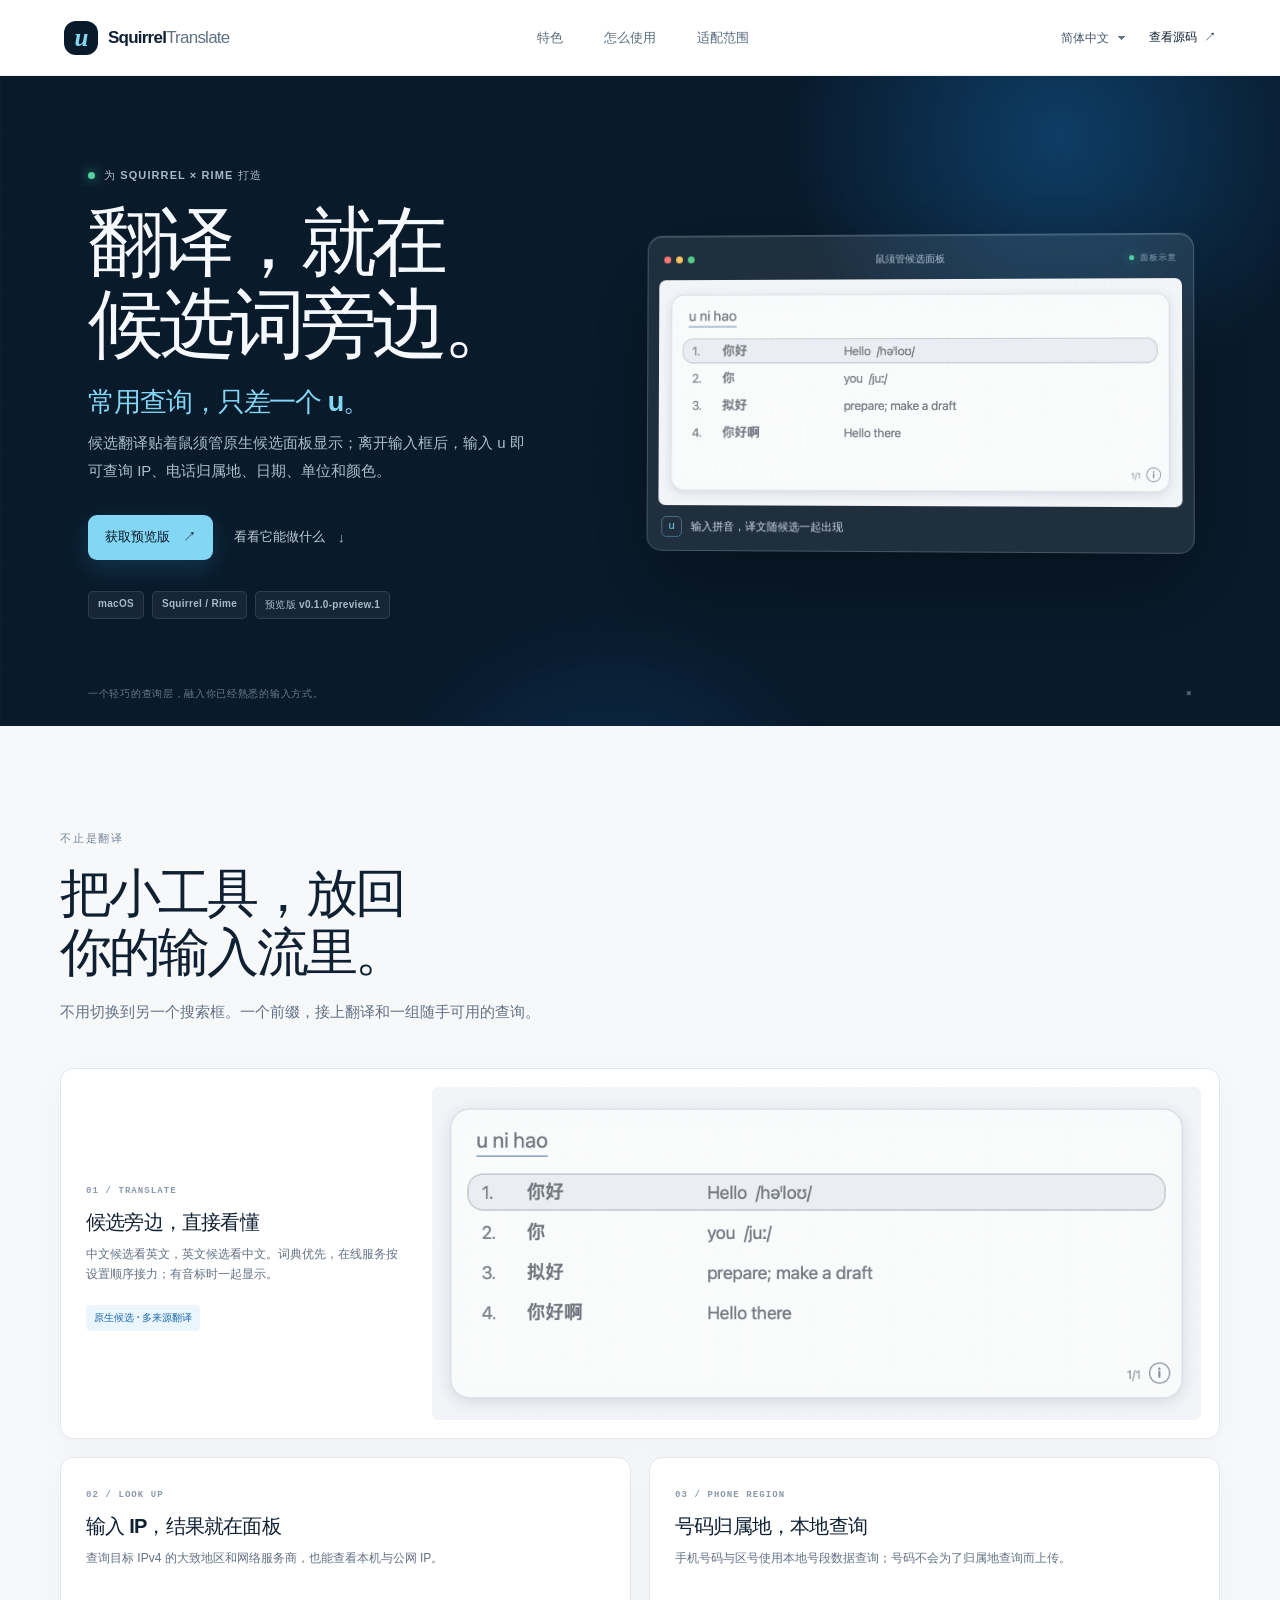
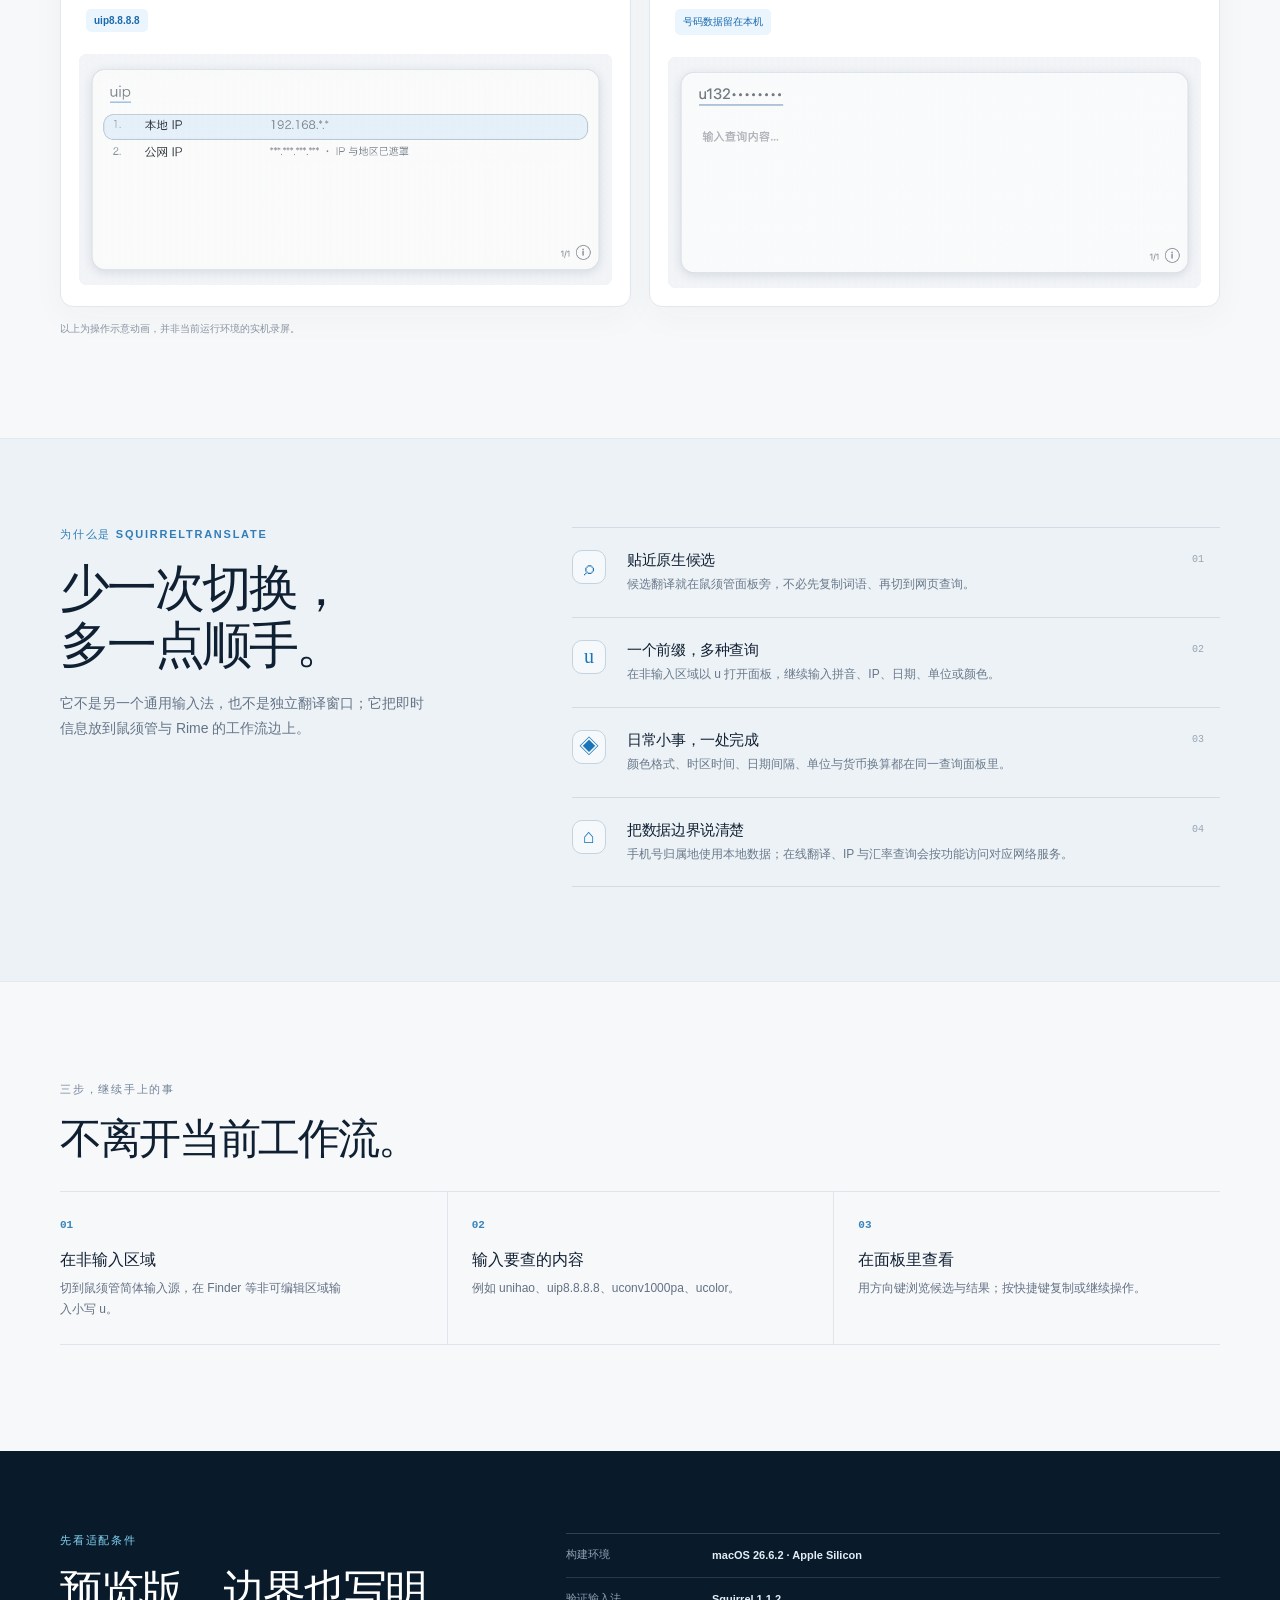
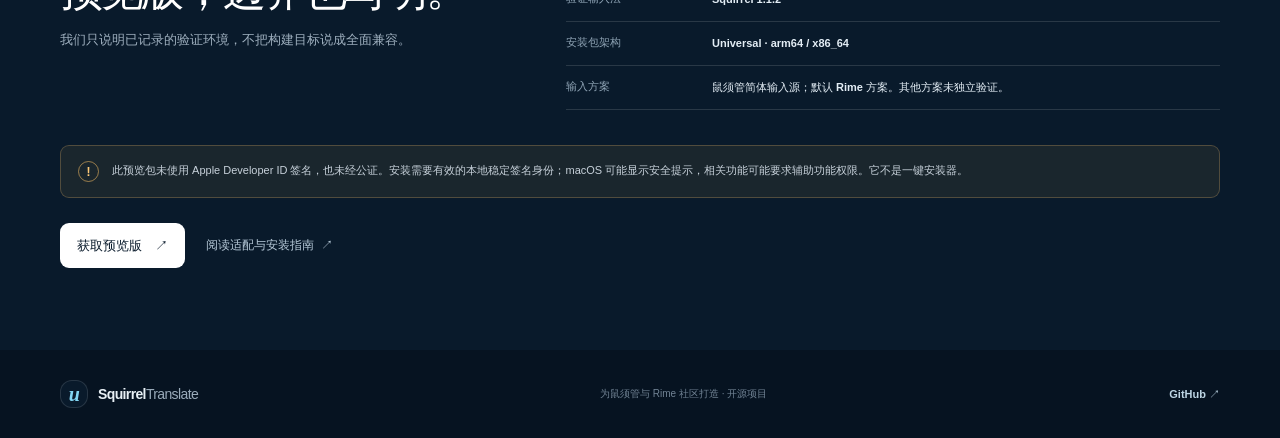
==== docs/index.html @ efcdf051 "Add multilingual GitHub Pages product site" ====
<!doctype html>
<html lang="zh-CN">
  <head>
    <meta charset="utf-8">
    <meta name="viewport" content="width=device-width, initial-scale=1">
    <meta name="theme-color" content="#091a2b">
    <meta name="description" content="SquirrelTranslate 为鼠须管与 Rime 带来候选翻译、u 前缀快速查询，以及 IP、电话归属地、日期、单位和颜色工具。" data-page-description>
    <meta property="og:type" content="website">
    <meta property="og:title" content="SquirrelTranslate — 翻译，就在候选旁">
    <meta property="og:description" content="为鼠须管与 Rime 打造的候选翻译与快速查询面板。" data-og-description>
    <title>SquirrelTranslate — 翻译，就在候选旁</title>
    <link rel="icon" href="data:image/svg+xml,%3Csvg xmlns='http://www.w3.org/2000/svg' viewBox='0 0 64 64'%3E%3Crect width='64' height='64' rx='20' fill='%23091a2b'/%3E%3Ctext x='50%25' y='54%25' dominant-baseline='middle' text-anchor='middle' font-family='Arial' font-size='42' font-weight='700' fill='%237dd3fc'%3Eu%3C/text%3E%3C/svg%3E">
    <link rel="stylesheet" href="site.css">
    <script defer src="site.js"></script>
  </head>
  <body>
    <header class="site-header">
      <a class="brand" href="#top" aria-label="SquirrelTranslate home">
        <span class="brand-mark" aria-hidden="true">u</span>
        <span>Squirrel<span class="brand-light">Translate</span></span>
      </a>
      <nav class="desktop-nav" aria-label="Main navigation" data-i18n-aria="navLabel">
        <a href="#features" data-i18n="navFeatures">特色</a>
        <a href="#how" data-i18n="navHow">怎么使用</a>
        <a href="#compat" data-i18n="navCompat">适配范围</a>
      </nav>
      <div class="header-actions">
        <label class="language-picker">
          <span class="sr-only" data-i18n="languageLabel">页面语言</span>
          <select id="language" aria-label="Page language" data-i18n-aria="languageLabel">
            <option value="zh-CN">简体中文</option>
            <option value="zh-Hant">繁體中文</option>
            <option value="en">English</option>
            <option value="ja">日本語</option>
            <option value="ko">한국어</option>
          </select>
        </label>
        <a class="header-github" href="https://github.com/OwlLinker/SquirrelTranslate" target="_blank" rel="noreferrer">
          <span data-i18n="sourceLink">查看源码</span><span aria-hidden="true">↗</span>
        </a>
      </div>
    </header>

    <main id="top">
      <section class="hero">
        <div class="hero-glow hero-glow-one" aria-hidden="true"></div>
        <div class="hero-glow hero-glow-two" aria-hidden="true"></div>
        <div class="hero-inner">
          <div class="hero-copy">
            <p class="eyebrow hero-eyebrow"><span class="status-dot"></span><span data-i18n="heroEyebrow">为 Squirrel × Rime 打造</span></p>
            <h1 data-i18n="heroTitle">翻译，就在<br>候选词旁边。</h1>
            <p class="hero-subtitle" data-i18n="heroSubtitle">常用查询，只差一个 u。</p>
            <p class="hero-description" data-i18n="heroDescription">候选翻译贴着鼠须管原生候选面板显示；离开输入框后，输入 u 即可查询 IP、电话归属地、日期、单位和颜色。</p>
            <div class="hero-actions">
              <a class="button button-primary" href="https://github.com/OwlLinker/SquirrelTranslate/releases/tag/v0.1.0-preview.1" target="_blank" rel="noreferrer"><span data-i18n="downloadCta">获取预览版</span><span aria-hidden="true">↗</span></a>
              <a class="button button-quiet" href="#features"><span data-i18n="exploreCta">看看它能做什么</span><span aria-hidden="true">↓</span></a>
            </div>
            <div class="hero-meta">
              <span class="meta-chip">macOS</span><span class="meta-chip">Squirrel / Rime</span><span class="meta-chip" data-i18n="previewChip">Preview 0.1.0</span>
            </div>
          </div>
          <figure class="hero-visual">
            <div class="visual-topline"><span><i></i><i></i><i></i></span><span data-i18n="nativePanelLabel">鼠须管候选面板</span><span class="visual-live"><b></b> <span data-i18n="demoLabel">PANEL PREVIEW</span></span></div>
            <img src="assets/translation.gif" alt="鼠须管候选旁显示翻译的示意动画" data-i18n-alt="heroAlt" fetchpriority="high">
            <figcaption><span class="caption-key">u</span><span data-i18n="heroVisualCaption">输入拼音，译文随候选一起出现</span></figcaption>
          </figure>
        </div>
        <div class="hero-bottomline"><span data-i18n="heroBottom">一个轻巧的查询层，融入你已经熟悉的输入方式。</span><span aria-hidden="true">⌘</span></div>
      </section>

      <section class="feature-section section-wrap" id="features">
        <div class="section-heading">
          <p class="eyebrow" data-i18n="featuresEyebrow">不止是翻译</p>
          <h2 data-i18n="featuresTitle">把小工具，放回<br class="mobile-break">你的输入流里。</h2>
          <p data-i18n="featuresLead">不用切换到另一个搜索框。一个前缀，接上翻译和一组随手可用的查询。</p>
        </div>
        <div class="demo-grid">
          <article class="demo-card demo-card-wide">
            <div class="demo-copy"><span class="demo-number">01 / TRANSLATE</span><h3 data-i18n="translateTitle">候选旁边，直接看懂</h3><p data-i18n="translateCopy">中文候选看英文，英文候选看中文。词典优先，在线服务按设置顺序接力；有音标时一起显示。</p><span class="mini-tag" data-i18n="translateTag">原生候选 · 多来源翻译</span></div>
            <div class="demo-media"><img src="assets/translation.gif" loading="lazy" alt="Candidate translation panel demo" data-i18n-alt="translateAlt"></div>
          </article>
          <article class="demo-card">
            <div class="demo-copy"><span class="demo-number">02 / LOOK UP</span><h3 data-i18n="ipTitle">输入 IP，结果就在面板</h3><p data-i18n="ipCopy">查询目标 IPv4 的大致地区和网络服务商，也能查看本机与公网 IP。</p><span class="mini-tag">uip8.8.8.8</span></div>
            <div class="demo-media"><img src="assets/ip-lookup.gif" loading="lazy" alt="IP lookup demo" data-i18n-alt="ipAlt"></div>
          </article>
          <article class="demo-card">
            <div class="demo-copy"><span class="demo-number">03 / PHONE REGION</span><h3 data-i18n="phoneTitle">号码归属地，本地查询</h3><p data-i18n="phoneCopy">手机号码与区号使用本地号段数据查询；号码不会为了归属地查询而上传。</p><span class="mini-tag" data-i18n="phoneTag">号码数据留在本机</span></div>
            <div class="demo-media"><img src="assets/phone-region.gif" loading="lazy" alt="Phone number region demo" data-i18n-alt="phoneAlt"></div>
          </article>
        </div>
        <p class="demo-disclaimer" data-i18n="demoDisclaimer">以上为操作示意动画，并非当前运行环境的实机录屏。</p>
      </section>

      <section class="difference-section" id="how">
        <div class="section-wrap difference-layout">
          <div class="difference-intro">
            <p class="eyebrow eyebrow-blue" data-i18n="differenceEyebrow">为什么是 SquirrelTranslate</p>
            <h2 data-i18n="differenceTitle">少一次切换，<br>多一点顺手。</h2>
            <p data-i18n="differenceLead">它不是另一个通用输入法，也不是独立翻译窗口；它把即时信息放到鼠须管与 Rime 的工作流边上。</p>
          </div>
          <div class="difference-list">
            <article class="difference-item"><span class="difference-icon">⌕</span><div><h3 data-i18n="nativeTitle">贴近原生候选</h3><p data-i18n="nativeCopy">候选翻译就在鼠须管面板旁，不必先复制词语、再切到网页查询。</p></div><span class="item-index">01</span></article>
            <article class="difference-item"><span class="difference-icon">u</span><div><h3 data-i18n="prefixTitle">一个前缀，多种查询</h3><p data-i18n="prefixCopy">在非输入区域以 u 打开面板，继续输入拼音、IP、日期、单位或颜色。</p></div><span class="item-index">02</span></article>
            <article class="difference-item"><span class="difference-icon">◈</span><div><h3 data-i18n="usefulTitle">日常小事，一处完成</h3><p data-i18n="usefulCopy">颜色格式、时区时间、日期间隔、单位与货币换算都在同一查询面板里。</p></div><span class="item-index">03</span></article>
            <article class="difference-item"><span class="difference-icon">⌂</span><div><h3 data-i18n="localTitle">把数据边界说清楚</h3><p data-i18n="localCopy">手机号归属地使用本地数据；在线翻译、IP 与汇率查询会按功能访问对应网络服务。</p></div><span class="item-index">04</span></article>
          </div>
        </div>
      </section>

      <section class="how-section section-wrap">
        <div class="section-heading compact-heading"><p class="eyebrow" data-i18n="howEyebrow">三步，继续手上的事</p><h2 data-i18n="howTitle">不离开当前工作流。</h2></div>
        <div class="steps-grid">
          <article class="step-card"><span>01</span><h3 data-i18n="stepOneTitle">在非输入区域</h3><p data-i18n="stepOneCopy">切到鼠须管简体输入源，在 Finder 等非可编辑区域输入小写 u。</p></article>
          <article class="step-card"><span>02</span><h3 data-i18n="stepTwoTitle">输入要查的内容</h3><p data-i18n="stepTwoCopy">例如 unihao、uip8.8.8.8、uconv1000pa、ucolor。</p></article>
          <article class="step-card"><span>03</span><h3 data-i18n="stepThreeTitle">在面板里查看</h3><p data-i18n="stepThreeCopy">用方向键浏览候选与结果；按快捷键复制或继续操作。</p></article>
        </div>
      </section>

      <section class="compat-section" id="compat">
        <div class="section-wrap compat-layout">
          <div><p class="eyebrow" data-i18n="compatEyebrow">先看适配条件</p><h2 data-i18n="compatTitle">预览版，边界也写明。</h2><p class="compat-lead" data-i18n="compatLead">我们只说明已记录的验证环境，不把构建目标说成全面兼容。</p></div>
          <div class="compat-facts">
            <div><span data-i18n="buildEnv">构建环境</span><strong>macOS 26.6.2 · Apple Silicon</strong></div>
            <div><span data-i18n="verifiedInput">验证输入法</span><strong>Squirrel 1.1.2</strong></div>
            <div><span data-i18n="packageArch">安装包架构</span><strong>Universal · arm64 / x86_64</strong></div>
            <div><span data-i18n="schemaLabel">输入方案</span><strong data-i18n="schemaValue">鼠须管简体输入源；默认 Rime 方案。其他方案未独立验证。</strong></div>
          </div>
          <aside class="preview-warning"><span class="warning-symbol">!</span><p data-i18n="previewWarning">此预览包未使用 Apple Developer ID 签名，也未经公证。安装需要有效的本地稳定签名身份；macOS 可能显示安全提示，相关功能可能要求辅助功能权限。它不是一键安装器。</p></aside>
          <div class="compat-actions"><a class="button button-dark" href="https://github.com/OwlLinker/SquirrelTranslate/releases/tag/v0.1.0-preview.1" target="_blank" rel="noreferrer"><span data-i18n="downloadCta">获取预览版</span><span aria-hidden="true">↗</span></a><a class="text-link" href="https://github.com/OwlLinker/SquirrelTranslate/blob/main/README.md" target="_blank" rel="noreferrer"><span data-i18n="readGuide">阅读适配与安装指南</span><span aria-hidden="true">↗</span></a></div>
        </div>
      </section>
    </main>

    <footer class="site-footer"><div class="footer-inner"><a class="brand footer-brand" href="#top"><span class="brand-mark" aria-hidden="true">u</span><span>Squirrel<span class="brand-light">Translate</span></span></a><p data-i18n="footerCopy">为鼠须管与 Rime 社区打造 · 开源项目</p><a href="https://github.com/OwlLinker/SquirrelTranslate" target="_blank" rel="noreferrer">GitHub ↗</a></div></footer>
  </body>
</html>
---- docs/site.css ----
:root {
  color-scheme: light;
  --ink: #102033;
  --muted: #637184;
  --blue: #1677d2;
  --sky: #83d7f4;
  --paper: #f7f8fa;
  --line: #dfe5eb;
  --night: #091a2b;
  --wrap: 1160px;
  font-family: -apple-system, BlinkMacSystemFont, "Segoe UI", "PingFang SC", "Hiragino Sans GB", "Microsoft YaHei", sans-serif;
  font-synthesis: none;
  text-rendering: optimizeLegibility;
  -webkit-font-smoothing: antialiased;
}

* { box-sizing: border-box; }
html { scroll-behavior: smooth; scroll-padding-top: 86px; }
body { margin: 0; color: var(--ink); background: var(--paper); }
a { color: inherit; text-decoration: none; }
button, select { font: inherit; }
.sr-only { position: absolute; width: 1px; height: 1px; padding: 0; margin: -1px; overflow: hidden; clip: rect(0,0,0,0); white-space: nowrap; border: 0; }
.site-header { height: 76px; padding: 0 clamp(22px, 5vw, 72px); display: flex; align-items: center; justify-content: space-between; background: rgba(255,255,255,.94); border-bottom: 1px solid rgba(18,40,62,.08); position: relative; z-index: 5; }
.brand { display: inline-flex; align-items: center; gap: 10px; font-size: 17px; font-weight: 760; letter-spacing: -.045em; white-space: nowrap; }
.brand-light { font-weight: 440; color: #607184; }
.brand-mark { display: grid; place-items: center; width: 34px; height: 34px; border-radius: 12px; background: var(--night); color: var(--sky); font-family: Georgia, serif; font-size: 25px; font-style: italic; line-height: 1; }
.desktop-nav { display: flex; gap: clamp(22px, 3.2vw, 44px); color: #596b7d; font-size: 13px; font-weight: 620; }
.desktop-nav a, .text-link { transition: color .2s ease; }
.desktop-nav a:hover, .text-link:hover { color: var(--blue); }
.header-actions { display: flex; align-items: center; gap: 18px; }
.language-picker select { appearance: none; border: 0; outline: 0; cursor: pointer; color: #445568; background: transparent; padding: 8px 22px 8px 4px; font-size: 12px; font-weight: 650; background-image: linear-gradient(45deg, transparent 50%, #657487 50%), linear-gradient(135deg, #657487 50%, transparent 50%); background-position: calc(100% - 9px) 13px, calc(100% - 5px) 13px; background-size: 4px 4px, 4px 4px; background-repeat: no-repeat; }
.header-github { display: inline-flex; gap: 7px; align-items: center; font-size: 12px; font-weight: 700; }
.hero { position: relative; min-height: 650px; overflow: hidden; background: var(--night); color: #f5f8fc; isolation: isolate; }
.hero::before { content: ""; position: absolute; inset: 0; z-index: -1; opacity: .17; background-image: linear-gradient(rgba(255,255,255,.08) 1px, transparent 1px), linear-gradient(90deg, rgba(255,255,255,.08) 1px, transparent 1px); background-size: 54px 54px; mask-image: linear-gradient(to right, black, transparent 86%); }
.hero-glow { position: absolute; border-radius: 50%; filter: blur(2px); z-index: -1; pointer-events: none; }
.hero-glow-one { width: 560px; height: 560px; right: -60px; top: -220px; background: radial-gradient(circle, rgba(26,133,220,.33), transparent 70%); }
.hero-glow-two { width: 480px; height: 480px; left: 29%; bottom: -360px; background: radial-gradient(circle, rgba(27,118,204,.22), transparent 72%); }
.hero-inner { max-width: var(--wrap); min-height: 595px; margin: auto; padding: 92px 28px 68px; display: grid; grid-template-columns: .92fr 1.08fr; align-items: center; gap: clamp(44px, 7vw, 96px); }
.hero-copy { max-width: 510px; }
.eyebrow { margin: 0 0 18px; color: #728399; font-size: 11px; font-weight: 800; letter-spacing: .16em; text-transform: uppercase; }
.hero-eyebrow { display: flex; align-items: center; gap: 9px; color: #a4bacb; letter-spacing: .1em; }
.status-dot, .visual-live b { width: 7px; height: 7px; border-radius: 50%; background: #55d2a2; box-shadow: 0 0 12px rgba(85,210,162,.8); }
h1, h2, h3, p { margin-top: 0; }
.hero h1 { margin: 0; font-size: clamp(48px, 6vw, 76px); line-height: 1.08; letter-spacing: -.065em; font-weight: 730; }
.hero-subtitle { margin: 19px 0 9px; color: var(--sky); font-size: clamp(20px, 2.4vw, 27px); font-weight: 620; letter-spacing: -.04em; }
.hero-description { max-width: 450px; margin: 0; color: #aebdca; font-size: 15px; line-height: 1.85; }
.hero-actions { display: flex; align-items: center; gap: 21px; margin-top: 30px; }
.button { display: inline-flex; align-items: center; justify-content: center; gap: 13px; min-height: 45px; padding: 0 17px; border-radius: 9px; font-size: 13px; font-weight: 750; transition: transform .2s ease, background .2s ease, box-shadow .2s ease; }
.button:hover { transform: translateY(-2px); }
.button-primary { color: #071827; background: var(--sky); box-shadow: 0 8px 24px rgba(64,176,227,.18); }
.button-primary:hover { background: #a2e7ff; box-shadow: 0 12px 30px rgba(64,176,227,.28); }
.button-quiet { padding-left: 0; color: #c0cbd5; }
.button-quiet:hover { color: white; }
.hero-meta { display: flex; flex-wrap: wrap; gap: 8px; margin-top: 31px; }
.meta-chip { padding: 6px 9px; color: #a8bac8; background: rgba(255,255,255,.055); border: 1px solid rgba(255,255,255,.11); border-radius: 5px; font-size: 10px; font-weight: 650; letter-spacing: .03em; }
.hero-visual { margin: 0; padding: 11px; border: 1px solid rgba(196,225,245,.22); border-radius: 15px; background: rgba(243,249,255,.09); box-shadow: 0 35px 90px rgba(0,0,0,.34), inset 0 1px 0 rgba(255,255,255,.15); transform: perspective(1400px) rotateY(-3deg) rotateX(1deg); }
.visual-topline { height: 33px; display: flex; align-items: center; justify-content: space-between; padding: 0 5px 8px; color: #b1c2d1; font-size: 10px; font-weight: 650; }
.visual-topline > span:first-child { display: flex; gap: 5px; }
.visual-topline i { width: 7px; height: 7px; border-radius: 50%; background: #7892a9; }
.visual-topline i:first-child { background: #ff7774; }.visual-topline i:nth-child(2) { background: #f6c65c; }.visual-topline i:nth-child(3) { background: #55cb87; }
.visual-live { display: flex; align-items: center; gap: 6px; color: #93aaba; font-size: 8px; letter-spacing: .12em; }
.visual-live b { width: 5px; height: 5px; }
.hero-visual img { display: block; width: 100%; height: auto; border-radius: 7px; }
.hero-visual figcaption { display: flex; align-items: center; gap: 9px; padding: 11px 3px 2px; color: #d5e1e9; font-size: 11px; }
.caption-key { display: inline-grid; place-items: center; min-width: 21px; height: 21px; padding: 0 5px; border: 1px solid rgba(148,218,248,.35); border-radius: 5px; color: var(--sky); font-family: ui-monospace, monospace; }
.hero-bottomline { max-width: var(--wrap); margin: 0 auto; padding: 0 28px 20px; display: flex; justify-content: space-between; color: #687c8d; font-size: 10px; letter-spacing: .07em; }
.hero-bottomline span:last-child { color: #728b9d; }
.section-wrap { width: min(var(--wrap), 100% - 56px); margin: 0 auto; }
.feature-section { padding-top: 105px; padding-bottom: 102px; }
.section-heading { max-width: 670px; margin-bottom: 43px; }
.section-heading h2, .difference-intro h2, .compat-layout h2 { margin: 0; color: var(--ink); font-size: clamp(34px, 4.2vw, 52px); line-height: 1.14; letter-spacing: -.055em; }
.section-heading > p:last-child { max-width: 560px; margin: 16px 0 0; color: var(--muted); font-size: 15px; line-height: 1.75; }
.mobile-break { display: none; }
.demo-grid { display: grid; grid-template-columns: 1fr 1fr; gap: 18px; }
.demo-card { display: flex; flex-direction: column; min-width: 0; overflow: hidden; border: 1px solid #e2e7ed; border-radius: 13px; background: white; box-shadow: 0 10px 35px rgba(20,43,68,.035); }
.demo-card-wide { grid-column: 1 / -1; display: grid; grid-template-columns: .64fr 1.36fr; align-items: center; }
.demo-copy { padding: 25px 25px 22px; }
.demo-number { color: #8a9aab; font: 700 9px/1 ui-monospace, SFMono-Regular, Menlo, monospace; letter-spacing: .12em; }
.demo-copy h3 { margin: 12px 0 8px; font-size: 20px; letter-spacing: -.04em; }
.demo-copy p { min-height: 46px; margin: 0; color: var(--muted); font-size: 12px; line-height: 1.7; }
.mini-tag { display: inline-flex; margin-top: 15px; padding: 6px 8px; border-radius: 5px; color: #1a69ad; background: #eaf5fe; font-size: 10px; font-weight: 740; }
.demo-media { overflow: hidden; margin: 0 18px 18px; border-radius: 8px; background: #e8edf2; }
.demo-card-wide .demo-media { margin: 18px 18px 18px 0; }
.demo-media img { display: block; width: 100%; height: auto; }
.demo-disclaimer { margin: 15px 0 0; color: #8793a0; font-size: 10px; }
.difference-section { padding: 88px 0 94px; background: #edf2f6; border-top: 1px solid #e4e9ee; border-bottom: 1px solid #e4e9ee; }
.difference-layout { display: grid; grid-template-columns: .8fr 1.2fr; gap: 80px; align-items: start; }
.eyebrow-blue { color: #327db7; }
.difference-intro { position: sticky; top: 105px; }
.difference-intro h2 { font-size: clamp(36px, 4vw, 50px); }
.difference-intro > p:last-child { margin: 17px 0 0; max-width: 370px; color: #647487; font-size: 14px; line-height: 1.8; }
.difference-list { border-top: 1px solid #d3dce4; }
.difference-item { display: grid; grid-template-columns: 40px 1fr 28px; gap: 15px; padding: 22px 0; border-bottom: 1px solid #d3dce4; }
.difference-icon { width: 34px; height: 34px; display: grid; place-items: center; border: 1px solid #c5d3df; border-radius: 10px; color: #1975bb; background: rgba(255,255,255,.55); font-family: Georgia, serif; font-size: 20px; }
.difference-item h3 { margin: 1px 0 5px; font-size: 15px; letter-spacing: -.025em; }
.difference-item p { margin: 0; color: #68798b; font-size: 12px; line-height: 1.65; }
.item-index { padding-top: 4px; color: #98a6b2; font: 10px ui-monospace, monospace; }
.how-section { padding-top: 100px; padding-bottom: 106px; }
.compact-heading { margin-bottom: 28px; }
.compact-heading h2 { font-size: clamp(31px, 3.5vw, 42px); }
.steps-grid { display: grid; grid-template-columns: repeat(3, 1fr); border-top: 1px solid var(--line); border-bottom: 1px solid var(--line); }
.step-card { position: relative; padding: 22px 24px 24px 0; }
.step-card + .step-card { padding-left: 24px; border-left: 1px solid var(--line); }
.step-card > span { color: #3884bc; font: 700 11px ui-monospace, monospace; }
.step-card h3 { margin: 18px 0 7px; font-size: 16px; }
.step-card p { max-width: 290px; margin: 0; color: var(--muted); font-size: 12px; line-height: 1.75; }
.compat-section { padding: 82px 0; background: var(--night); color: white; }
.compat-layout { display: grid; grid-template-columns: .8fr 1.2fr; gap: 25px 70px; align-items: start; }
.compat-layout .eyebrow { color: var(--sky); }
.compat-layout h2 { color: white; font-size: clamp(31px, 3.7vw, 43px); }
.compat-lead { max-width: 390px; margin: 14px 0 0; color: #9eafbe; font-size: 13px; line-height: 1.75; }
.compat-facts { border-top: 1px solid rgba(255,255,255,.17); }
.compat-facts > div { display: grid; grid-template-columns: 132px 1fr; gap: 14px; padding: 13px 0; border-bottom: 1px solid rgba(255,255,255,.13); font-size: 11px; }
.compat-facts span { color: #8ea3b4; }
.compat-facts strong { color: #e3edf5; font-weight: 650; line-height: 1.55; }
.preview-warning { grid-column: 1 / -1; display: flex; gap: 13px; align-items: flex-start; margin: 10px 0 0; padding: 15px 17px; border: 1px solid rgba(255,198,108,.24); border-radius: 9px; background: rgba(255,189,89,.07); }
.warning-symbol { flex: 0 0 21px; height: 21px; display: grid; place-items: center; border: 1px solid rgba(255,196,100,.55); border-radius: 50%; color: #ffcb78; font-size: 12px; font-weight: 800; }
.preview-warning p { margin: 0; color: #c7d1da; font-size: 11px; line-height: 1.75; }
.compat-actions { grid-column: 1 / -1; display: flex; align-items: center; gap: 21px; }
.button-dark { color: var(--night); background: white; }
.button-dark:hover { background: #e8f7ff; }
.text-link { display: inline-flex; align-items: center; gap: 7px; color: #b7cad9; font-size: 12px; font-weight: 680; }
.site-footer { background: #061321; color: #a4b3c0; }
.footer-inner { width: min(var(--wrap), 100% - 56px); min-height: 88px; margin: auto; display: flex; align-items: center; justify-content: space-between; gap: 18px; }
.footer-brand { color: #e8f0f5; font-size: 14px; }.footer-brand .brand-mark { width: 28px; height: 28px; font-size: 20px; border: 1px solid rgba(255,255,255,.12); }
.footer-brand .brand-light { color: #9aabba; }
.footer-inner p { margin: 0; color: #718394; font-size: 10px; }
.footer-inner > a:last-child { color: #bdd5e4; font-size: 11px; font-weight: 650; }

@media (max-width: 900px) {
  .desktop-nav { gap: 17px; }
  .hero-inner { gap: 38px; grid-template-columns: .9fr 1.1fr; padding-top: 70px; }
  .hero h1 { font-size: clamp(44px, 7vw, 64px); }
  .difference-layout { gap: 45px; }
  .demo-card-wide { grid-template-columns: .75fr 1.25fr; }
}
@media (max-width: 700px) {
  .site-header { height: 64px; padding: 0 17px; }
  .brand { font-size: 15px; gap: 8px; }
  .brand-mark { width: 30px; height: 30px; font-size: 22px; border-radius: 10px; }
  .desktop-nav { display: none; }
  .header-actions { gap: 9px; }
  .header-github { font-size: 0; width: 30px; height: 30px; justify-content: center; border: 1px solid var(--line); border-radius: 50%; }
  .header-github span:last-child { font-size: 14px; }
  .language-picker select { max-width: 89px; font-size: 11px; }
  .hero { min-height: 0; }
  .hero-inner { min-height: 0; padding: 63px 22px 47px; display: flex; flex-direction: column; align-items: stretch; gap: 39px; }
  .hero h1 { font-size: clamp(48px, 13vw, 66px); }
  .hero-description { font-size: 13px; }
  .hero-actions { margin-top: 23px; gap: 17px; }
  .button { min-height: 42px; padding: 0 13px; font-size: 12px; }
  .hero-meta { margin-top: 22px; }
  .hero-visual { transform: none; padding: 8px; }
  .visual-topline { font-size: 9px; }
  .hero-bottomline { padding: 0 23px 17px; font-size: 9px; }
  .section-wrap { width: calc(100% - 40px); }
  .feature-section { padding-top: 72px; padding-bottom: 70px; }
  .section-heading { margin-bottom: 27px; }
  .section-heading h2 { font-size: 36px; }
  .section-heading > p:last-child { font-size: 13px; }
  .mobile-break { display: initial; }
  .demo-grid { grid-template-columns: 1fr; gap: 13px; }
  .demo-card-wide { display: flex; }
  .demo-copy { padding: 21px 20px 14px; }
  .demo-copy h3 { font-size: 18px; }
  .demo-copy p { min-height: 0; }
  .demo-media, .demo-card-wide .demo-media { margin: 8px 12px 12px; }
  .demo-card-wide .demo-media { order: 2; }
  .demo-disclaimer { font-size: 9px; }
  .difference-section { padding: 68px 0; }
  .difference-layout { grid-template-columns: 1fr; gap: 34px; }
  .difference-intro { position: static; }
  .difference-intro h2 { font-size: 39px; }
  .difference-intro > p:last-child { font-size: 13px; }
  .difference-item { grid-template-columns: 36px 1fr 22px; gap: 11px; padding: 18px 0; }
  .difference-item p { font-size: 11px; }
  .how-section { padding-top: 72px; padding-bottom: 72px; }
  .steps-grid { grid-template-columns: 1fr; }
  .step-card, .step-card + .step-card { padding: 18px 0; border-left: 0; }
  .step-card + .step-card { border-top: 1px solid var(--line); }
  .step-card h3 { margin: 10px 0 5px; }
  .step-card p { max-width: none; }
  .compat-section { padding: 67px 0; }
  .compat-layout { grid-template-columns: 1fr; gap: 22px; }
  .compat-layout h2 { font-size: 35px; }
  .compat-facts > div { grid-template-columns: 95px 1fr; gap: 11px; font-size: 10px; }
  .preview-warning { grid-column: auto; }
  .compat-actions { grid-column: auto; flex-wrap: wrap; gap: 15px; }
  .footer-inner { width: calc(100% - 40px); min-height: 85px; flex-wrap: wrap; padding: 17px 0; }
  .footer-inner p { order: 3; flex: 1 0 100%; }
}
@media (prefers-reduced-motion: reduce) {
  *, *::before, *::after { scroll-behavior: auto !important; transition-duration: .01ms !important; animation-duration: .01ms !important; }
}
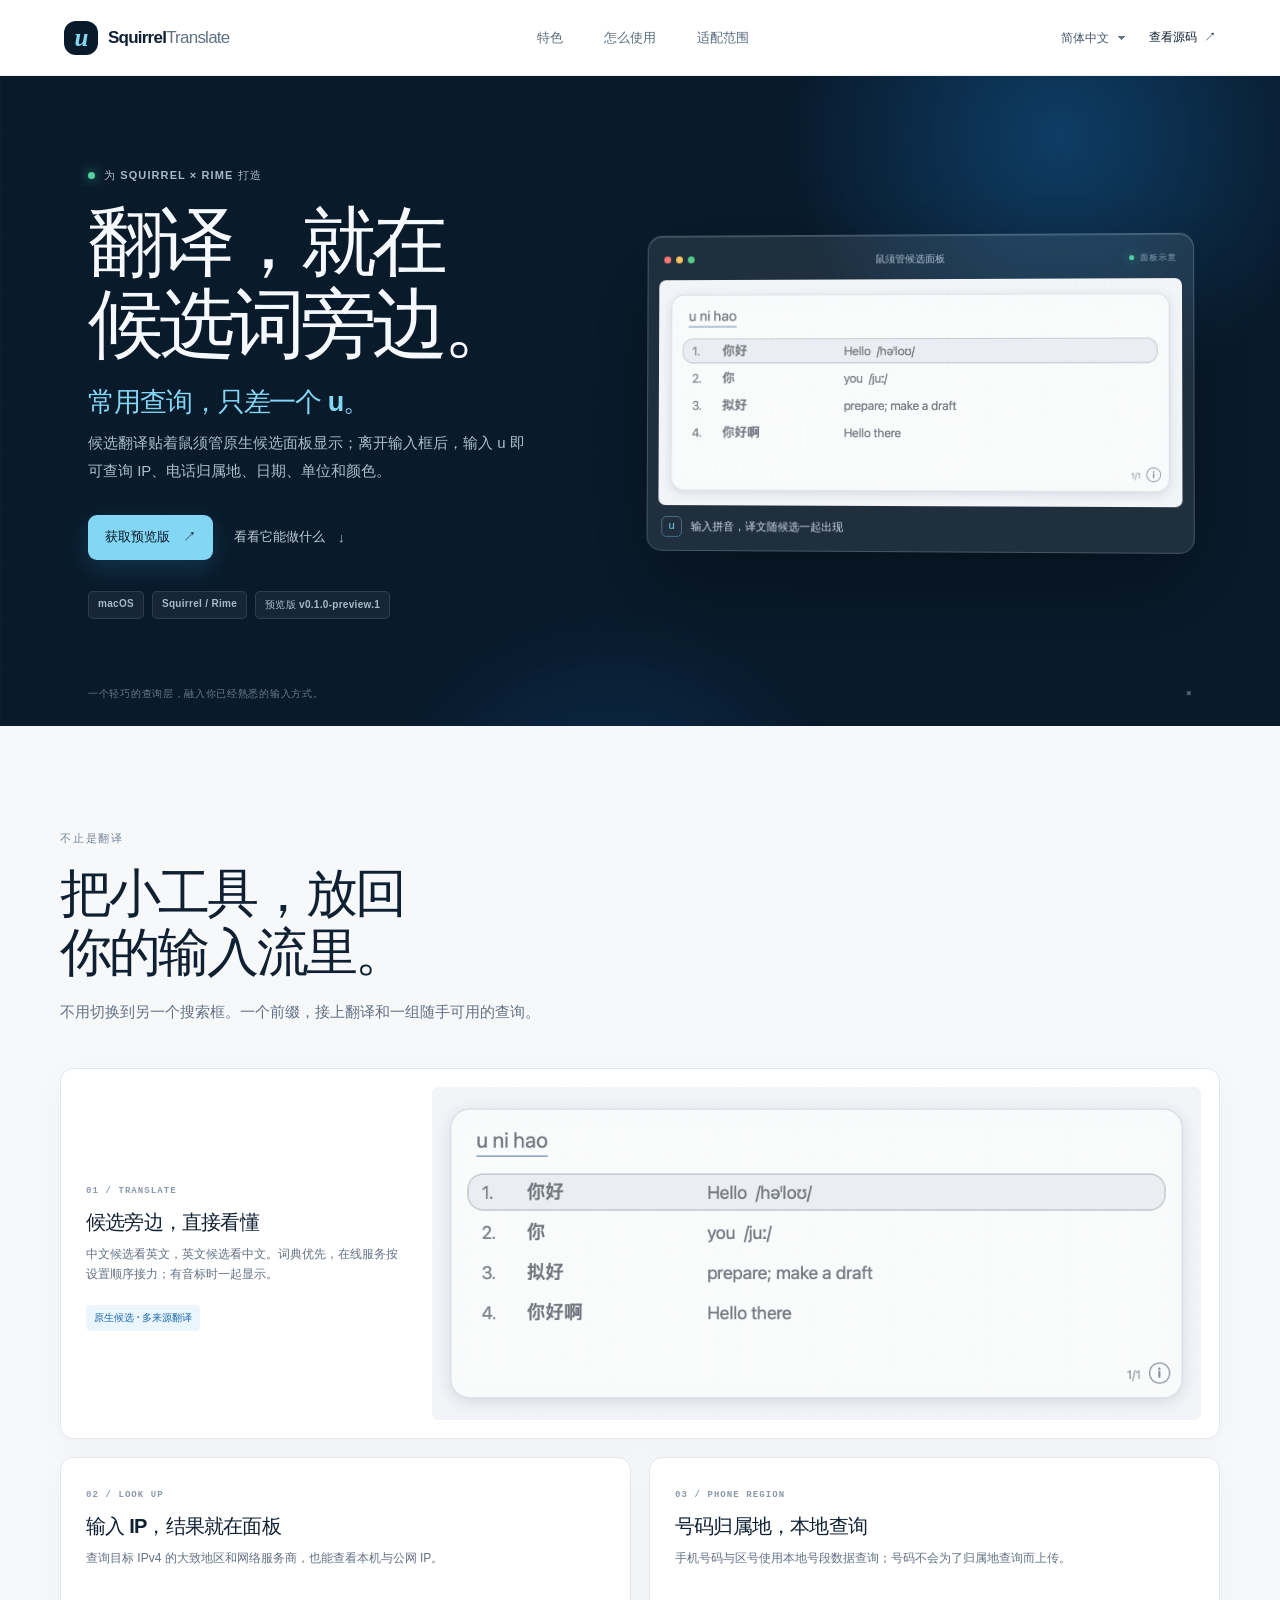
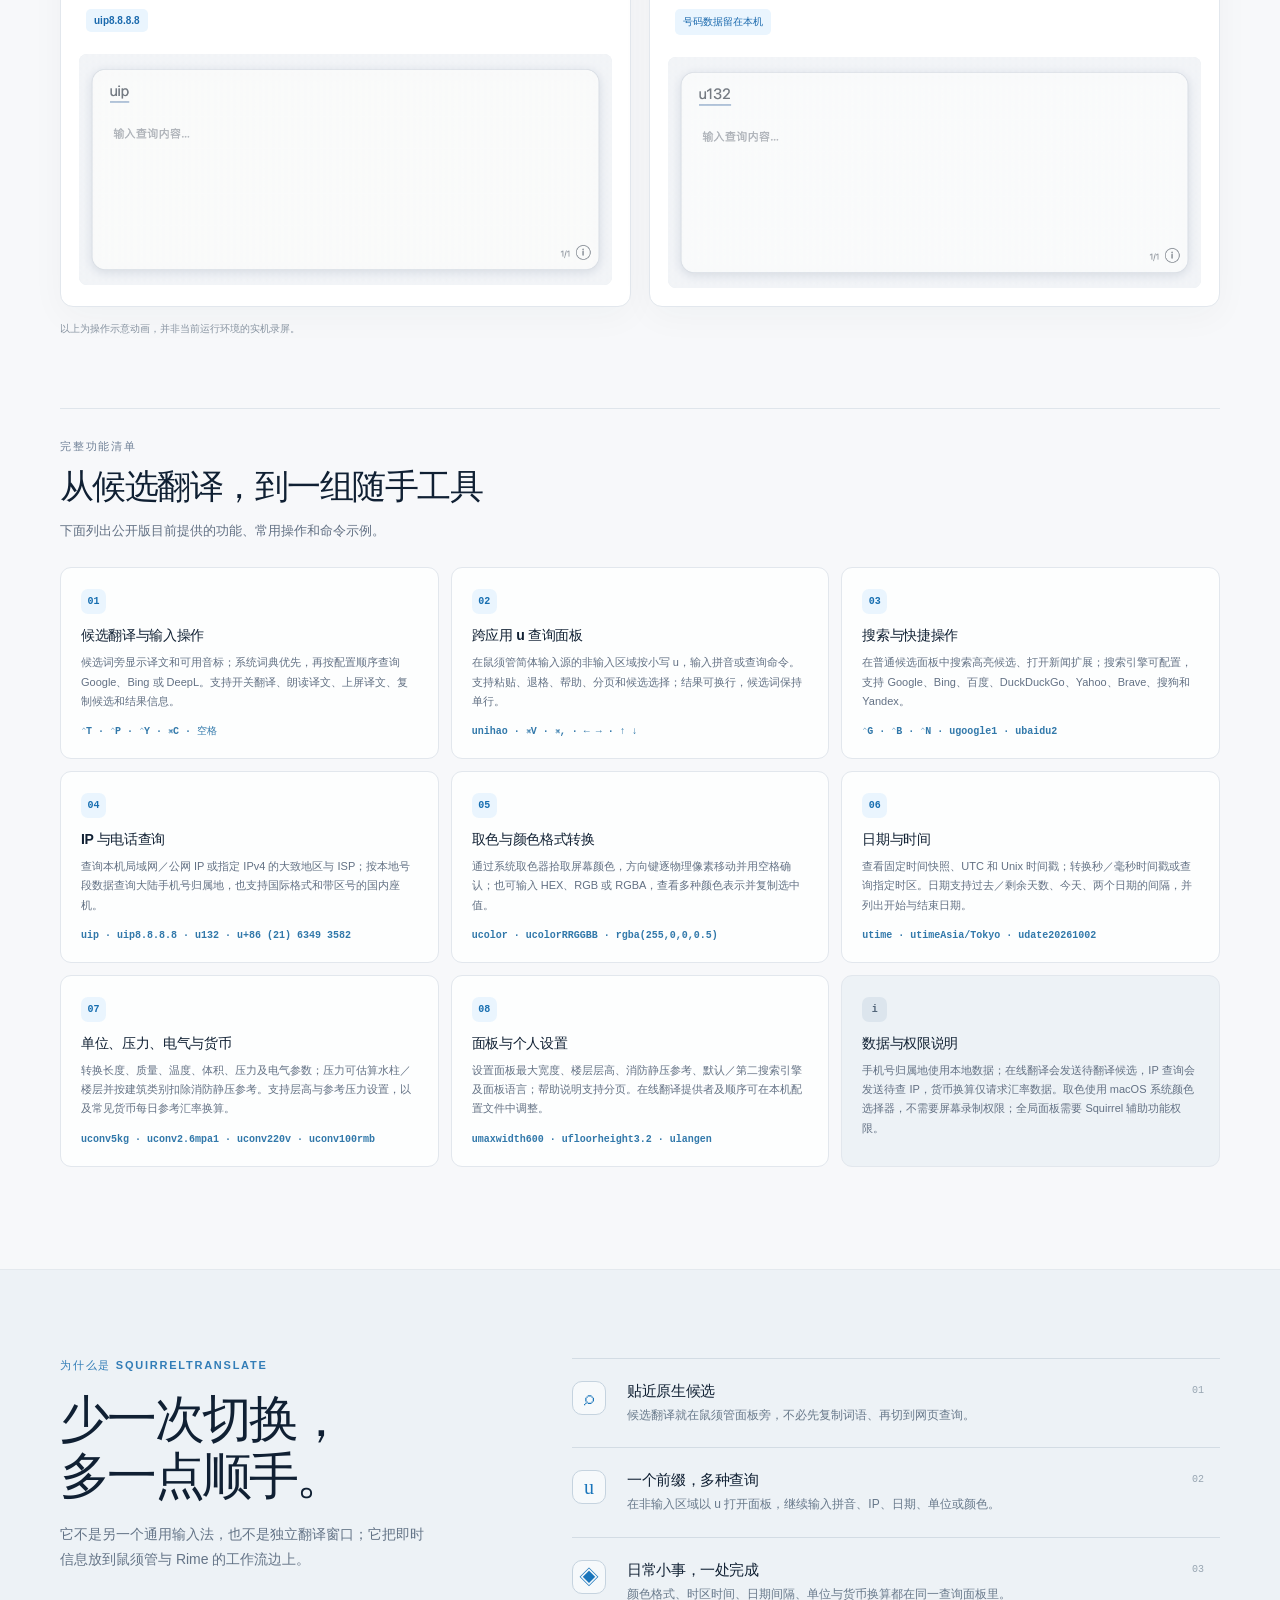
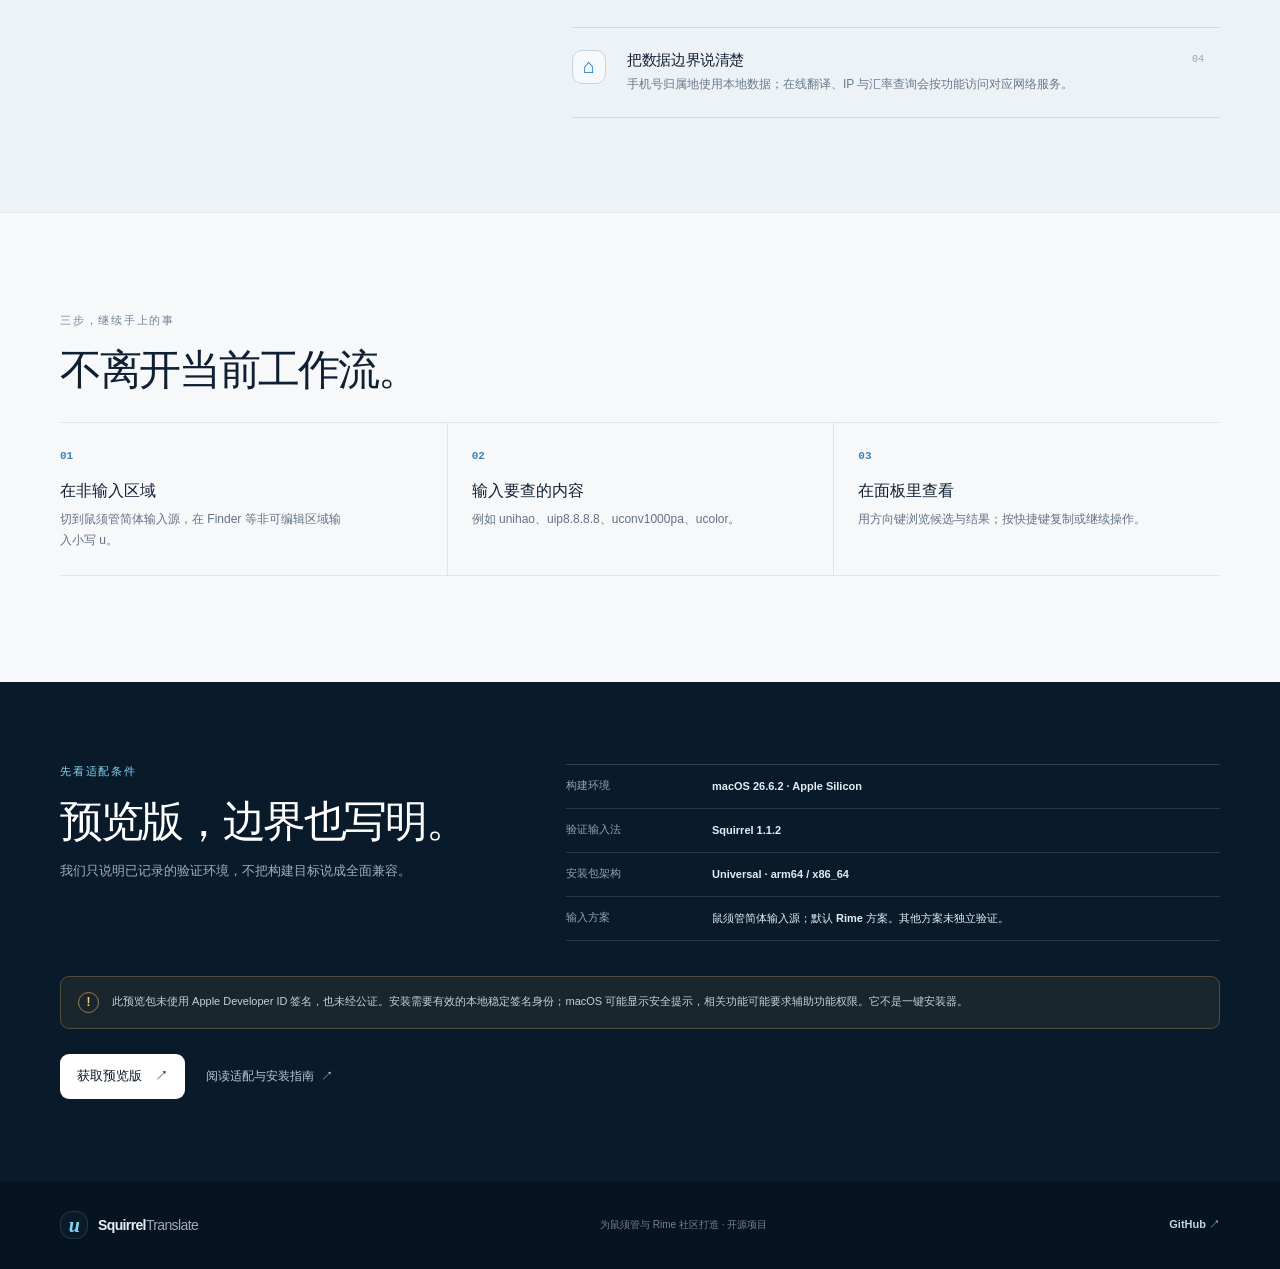
==== commit 05b76558: "List all product features on landing page" ====
--- a/docs/index.html
+++ b/docs/index.html
@@ -89,6 +89,22 @@
           </article>
         </div>
         <p class="demo-disclaimer" data-i18n="demoDisclaimer">以上为操作示意动画，并非当前运行环境的实机录屏。</p>
+        <div class="catalog-heading">
+          <p class="eyebrow" data-i18n="catalogEyebrow">完整功能清单</p>
+          <h3 data-i18n="catalogTitle">从候选翻译，到一组随手工具</h3>
+          <p data-i18n="catalogLead">下面列出公开版目前提供的功能、常用操作和命令示例。</p>
+        </div>
+        <div class="catalog-grid">
+          <article class="catalog-card"><span class="catalog-index">01</span><h4 data-i18n="catalogTranslationTitle">候选翻译与输入操作</h4><p data-i18n="catalogTranslationCopy">候选词旁显示译文和可用音标；系统词典优先，再按配置顺序查询 Google、Bing 或 DeepL。支持开关翻译、朗读译文、上屏译文、复制候选和结果信息。</p><code>⌃T · ⌃P · ⌃Y · ⌘C · 空格</code></article>
+          <article class="catalog-card"><span class="catalog-index">02</span><h4 data-i18n="catalogPanelTitle">跨应用 u 查询面板</h4><p data-i18n="catalogPanelCopy">在鼠须管简体输入源的非输入区域按小写 u，输入拼音或查询命令。支持粘贴、退格、帮助、分页和候选选择；结果可换行，候选词保持单行。</p><code>unihao · ⌘V · ⌘, · ← → · ↑ ↓</code></article>
+          <article class="catalog-card"><span class="catalog-index">03</span><h4 data-i18n="catalogSearchTitle">搜索与快捷操作</h4><p data-i18n="catalogSearchCopy">在普通候选面板中搜索高亮候选、打开新闻扩展；搜索引擎可配置，支持 Google、Bing、百度、DuckDuckGo、Yahoo、Brave、搜狗和 Yandex。</p><code>⌃G · ⌃B · ⌃N · ugoogle1 · ubaidu2</code></article>
+          <article class="catalog-card"><span class="catalog-index">04</span><h4 data-i18n="catalogNetworkTitle">IP 与电话查询</h4><p data-i18n="catalogNetworkCopy">查询本机局域网／公网 IP 或指定 IPv4 的大致地区与 ISP；按本地号段数据查询大陆手机号归属地，也支持国际格式和带区号的国内座机。</p><code>uip · uip8.8.8.8 · u132 · u+86 (21) 6349 3582</code></article>
+          <article class="catalog-card"><span class="catalog-index">05</span><h4 data-i18n="catalogColorTitle">取色与颜色格式转换</h4><p data-i18n="catalogColorCopy">通过系统取色器拾取屏幕颜色，方向键逐物理像素移动并用空格确认；也可输入 HEX、RGB 或 RGBA，查看多种颜色表示并复制选中值。</p><code>ucolor · ucolorRRGGBB · rgba(255,0,0,0.5)</code></article>
+          <article class="catalog-card"><span class="catalog-index">06</span><h4 data-i18n="catalogDateTitle">日期与时间</h4><p data-i18n="catalogDateCopy">查看固定时间快照、UTC 和 Unix 时间戳；转换秒／毫秒时间戳或查询指定时区。日期支持过去／剩余天数、今天、两个日期的间隔，并列出开始与结束日期。</p><code>utime · utimeAsia/Tokyo · udate20261002</code></article>
+          <article class="catalog-card"><span class="catalog-index">07</span><h4 data-i18n="catalogConvertTitle">单位、压力、电气与货币</h4><p data-i18n="catalogConvertCopy">转换长度、质量、温度、体积、压力及电气参数；压力可估算水柱／楼层并按建筑类别扣除消防静压参考。支持层高与参考压力设置，以及常见货币每日参考汇率换算。</p><code>uconv5kg · uconv2.6mpa1 · uconv220v · uconv100rmb</code></article>
+          <article class="catalog-card"><span class="catalog-index">08</span><h4 data-i18n="catalogSettingsTitle">面板与个人设置</h4><p data-i18n="catalogSettingsCopy">设置面板最大宽度、楼层层高、消防静压参考、默认／第二搜索引擎及面板语言；帮助说明支持分页。在线翻译提供者及顺序可在本机配置文件中调整。</p><code>umaxwidth600 · ufloorheight3.2 · ulangen</code></article>
+          <article class="catalog-card catalog-card-note"><span class="catalog-index">i</span><h4 data-i18n="catalogPrivacyTitle">数据与权限说明</h4><p data-i18n="catalogPrivacyCopy">手机号归属地使用本地数据；在线翻译会发送待翻译候选，IP 查询会发送待查 IP，货币换算仅请求汇率数据。取色使用 macOS 系统颜色选择器，不需要屏幕录制权限；全局面板需要 Squirrel 辅助功能权限。</p></article>
+        </div>
       </section>
 
       <section class="difference-section" id="how">
--- a/docs/site.css
+++ b/docs/site.css
@@ -83,6 +83,18 @@
 .demo-card-wide .demo-media { margin: 18px 18px 18px 0; }
 .demo-media img { display: block; width: 100%; height: auto; }
 .demo-disclaimer { margin: 15px 0 0; color: #8793a0; font-size: 10px; }
+.catalog-heading { margin: 72px 0 25px; padding-top: 30px; border-top: 1px solid var(--line); }
+.catalog-heading .eyebrow { margin-bottom: 10px; }
+.catalog-heading h3 { margin: 0; font-size: clamp(25px, 3vw, 34px); letter-spacing: -.045em; }
+.catalog-heading > p:last-child { margin: 10px 0 0; color: var(--muted); font-size: 13px; line-height: 1.7; }
+.catalog-grid { display: grid; grid-template-columns: repeat(3, minmax(0, 1fr)); gap: 12px; }
+.catalog-card { position: relative; min-width: 0; min-height: 190px; padding: 21px 20px 18px; border: 1px solid #e2e7ed; border-radius: 11px; background: rgba(255,255,255,.82); }
+.catalog-index { display: inline-grid; place-items: center; width: 25px; height: 25px; margin-bottom: 13px; border-radius: 7px; color: #176eb0; background: #eaf5fe; font: 700 10px ui-monospace, monospace; }
+.catalog-card h4 { margin: 0 0 8px; font-size: 14px; letter-spacing: -.025em; }
+.catalog-card p { margin: 0; color: var(--muted); font-size: 11px; line-height: 1.75; }
+.catalog-card code { display: block; margin-top: 13px; color: #3178aa; font: 600 10px/1.6 ui-monospace, SFMono-Regular, Menlo, monospace; overflow-wrap: anywhere; }
+.catalog-card-note { background: #edf2f6; }
+.catalog-card-note .catalog-index { color: #526579; background: #dce5ed; }
 .difference-section { padding: 88px 0 94px; background: #edf2f6; border-top: 1px solid #e4e9ee; border-bottom: 1px solid #e4e9ee; }
 .difference-layout { display: grid; grid-template-columns: .8fr 1.2fr; gap: 80px; align-items: start; }
 .eyebrow-blue { color: #327db7; }
@@ -167,6 +179,10 @@
   .demo-media, .demo-card-wide .demo-media { margin: 8px 12px 12px; }
   .demo-card-wide .demo-media { order: 2; }
   .demo-disclaimer { font-size: 9px; }
+  .catalog-heading { margin-top: 52px; padding-top: 24px; }
+  .catalog-grid { grid-template-columns: 1fr; gap: 9px; }
+  .catalog-card { min-height: 0; padding: 18px; }
+  .catalog-card p { font-size: 12px; }
   .difference-section { padding: 68px 0; }
   .difference-layout { grid-template-columns: 1fr; gap: 34px; }
   .difference-intro { position: static; }
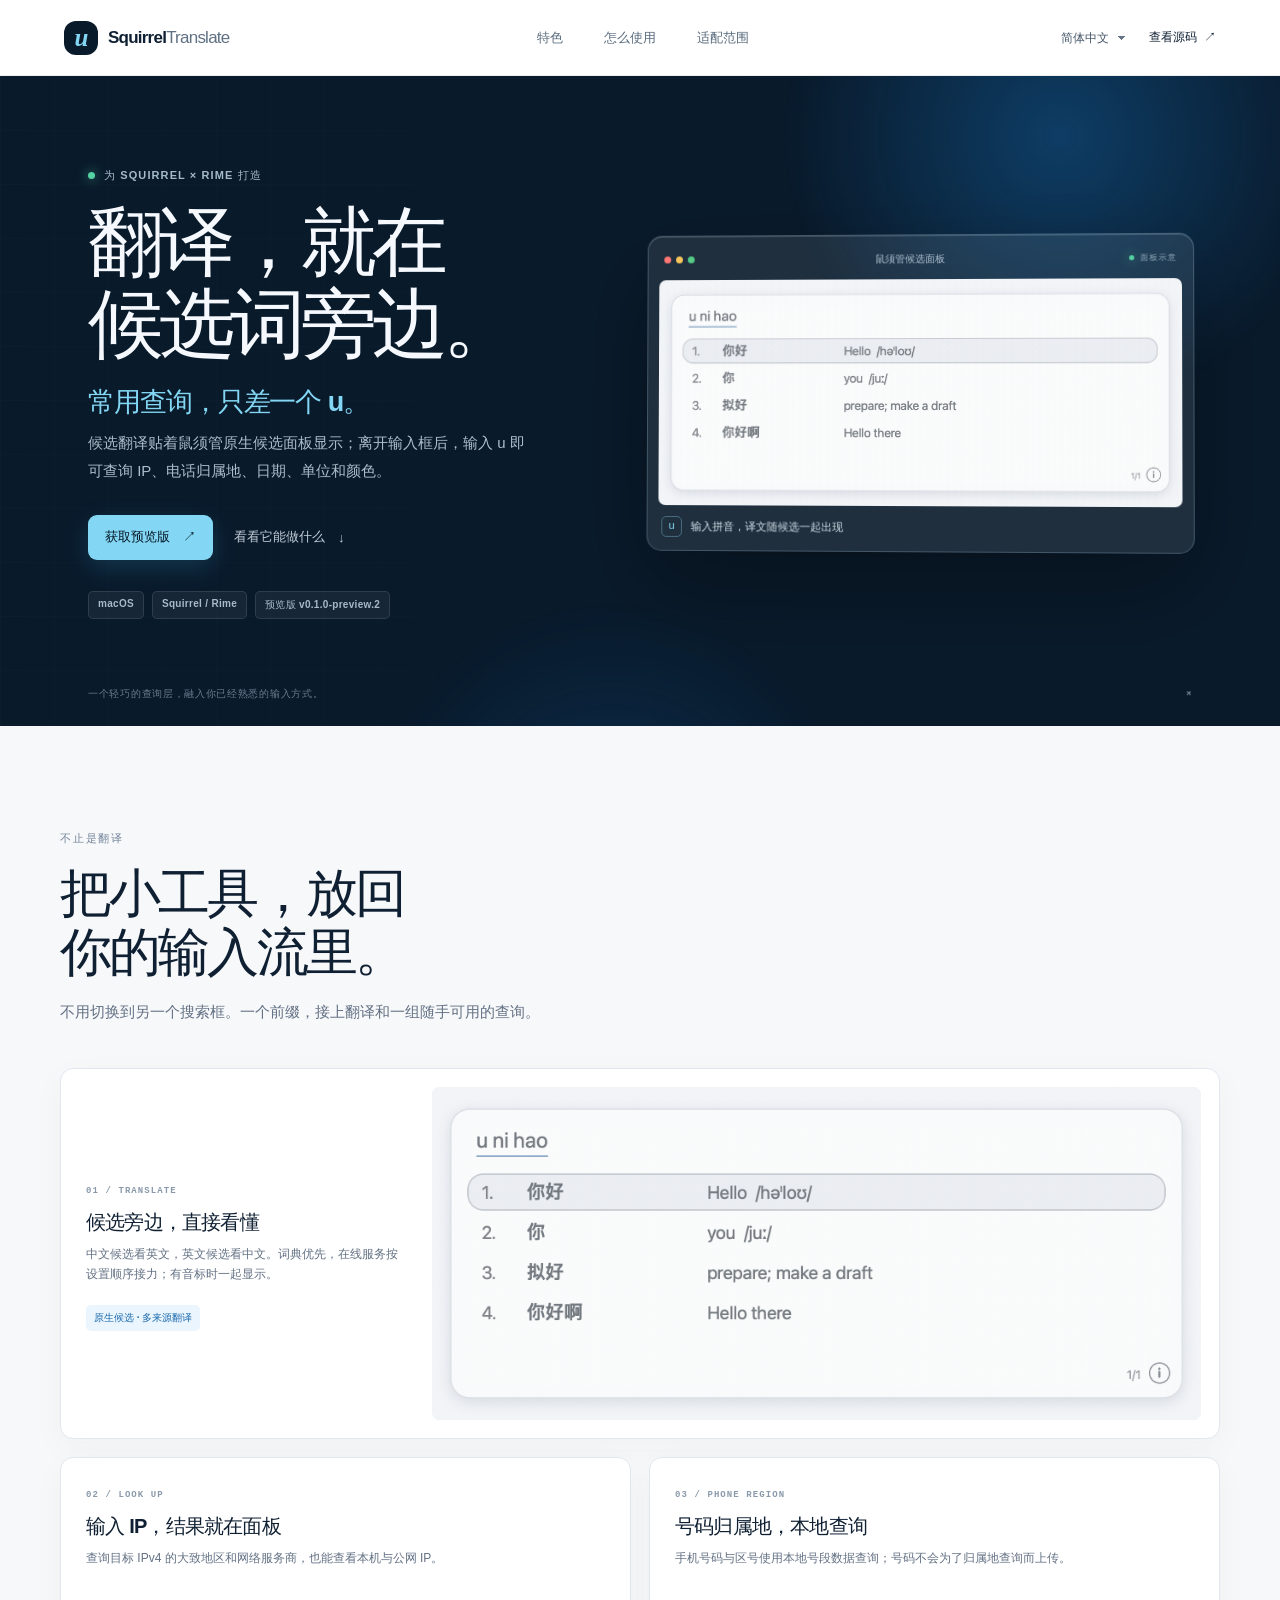
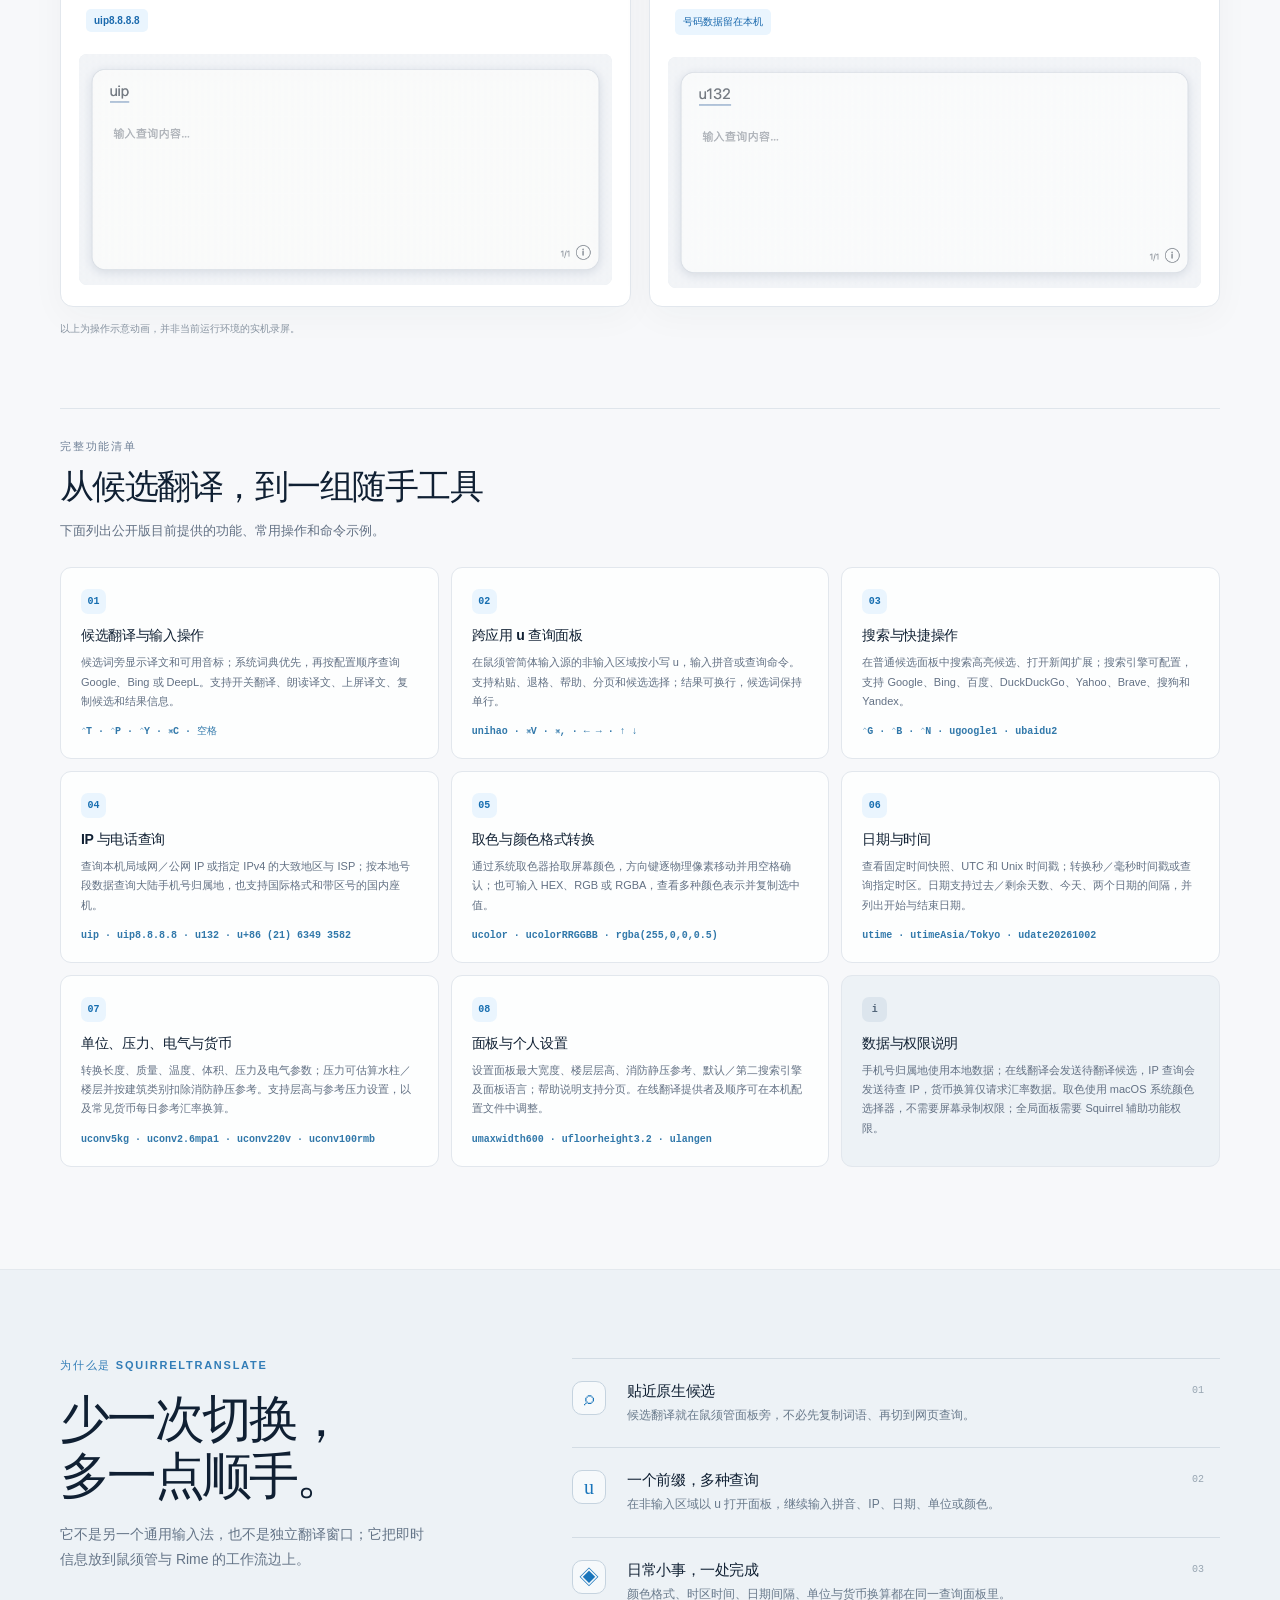
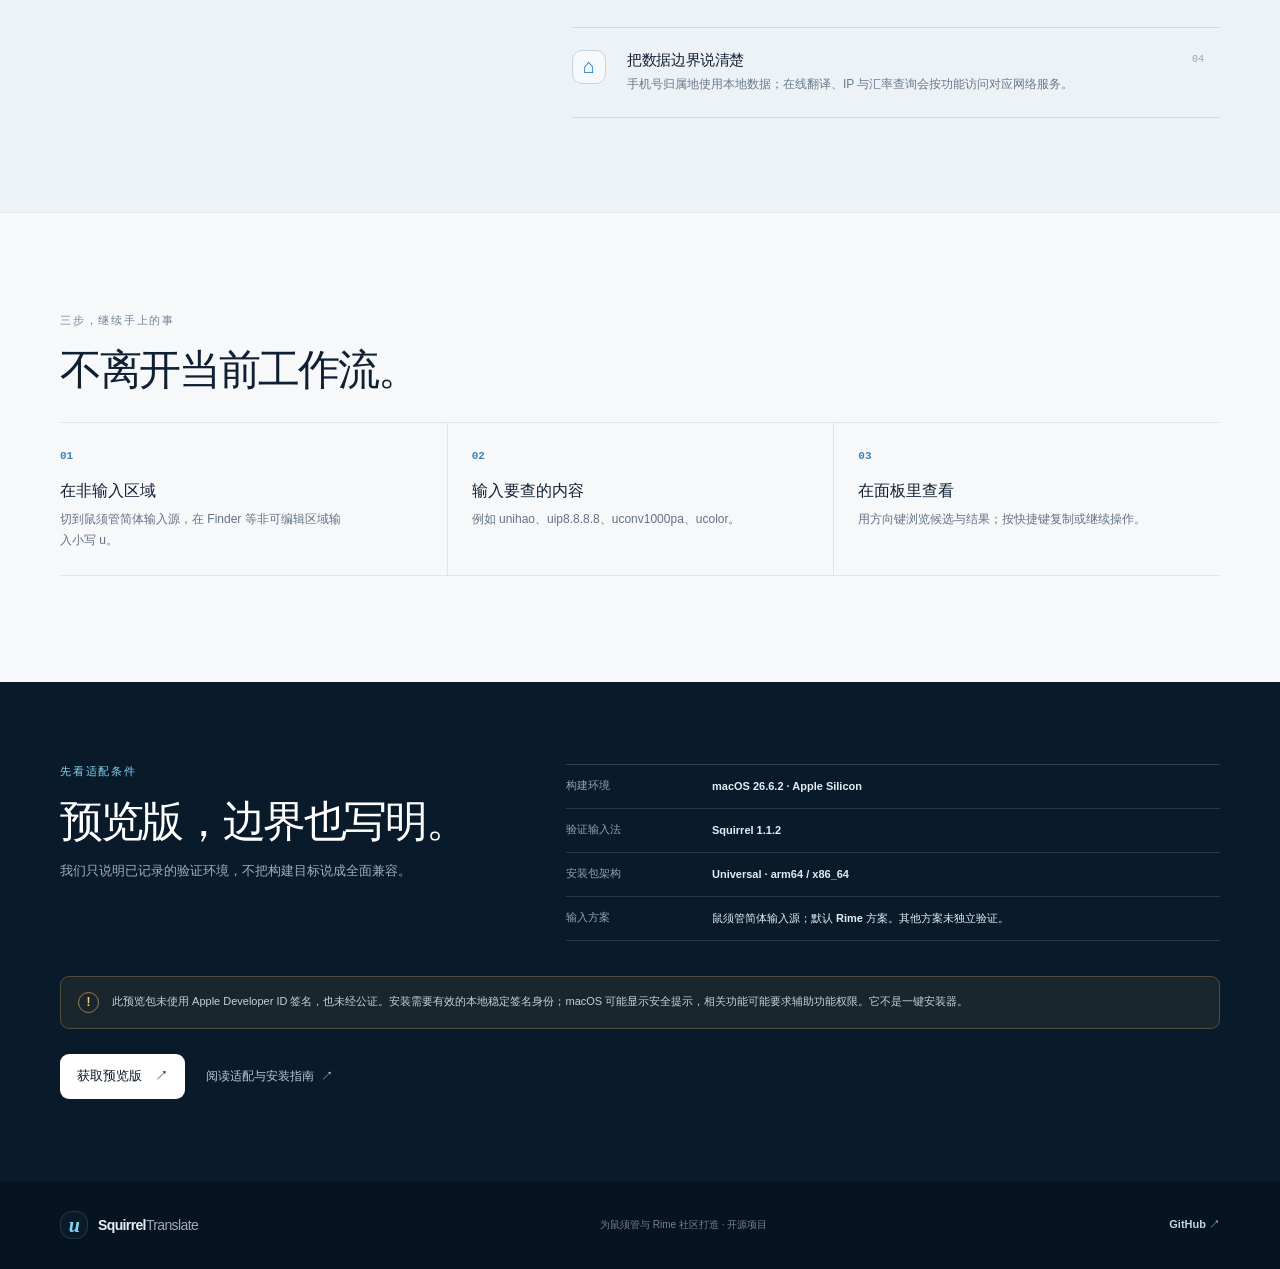
==== commit 363db918: "Refine conversion results and timezone lookup" ====
--- a/docs/index.html
+++ b/docs/index.html
@@ -52,7 +52,7 @@
             <p class="hero-subtitle" data-i18n="heroSubtitle">常用查询，只差一个 u。</p>
             <p class="hero-description" data-i18n="heroDescription">候选翻译贴着鼠须管原生候选面板显示；离开输入框后，输入 u 即可查询 IP、电话归属地、日期、单位和颜色。</p>
             <div class="hero-actions">
-              <a class="button button-primary" href="https://github.com/OwlLinker/SquirrelTranslate/releases/tag/v0.1.0-preview.1" target="_blank" rel="noreferrer"><span data-i18n="downloadCta">获取预览版</span><span aria-hidden="true">↗</span></a>
+              <a class="button button-primary" href="https://github.com/OwlLinker/SquirrelTranslate/releases/tag/v0.1.0-preview.2" target="_blank" rel="noreferrer"><span data-i18n="downloadCta">获取预览版</span><span aria-hidden="true">↗</span></a>
               <a class="button button-quiet" href="#features"><span data-i18n="exploreCta">看看它能做什么</span><span aria-hidden="true">↓</span></a>
             </div>
             <div class="hero-meta">
@@ -142,7 +142,7 @@
             <div><span data-i18n="schemaLabel">输入方案</span><strong data-i18n="schemaValue">鼠须管简体输入源；默认 Rime 方案。其他方案未独立验证。</strong></div>
           </div>
           <aside class="preview-warning"><span class="warning-symbol">!</span><p data-i18n="previewWarning">此预览包未使用 Apple Developer ID 签名，也未经公证。安装需要有效的本地稳定签名身份；macOS 可能显示安全提示，相关功能可能要求辅助功能权限。它不是一键安装器。</p></aside>
-          <div class="compat-actions"><a class="button button-dark" href="https://github.com/OwlLinker/SquirrelTranslate/releases/tag/v0.1.0-preview.1" target="_blank" rel="noreferrer"><span data-i18n="downloadCta">获取预览版</span><span aria-hidden="true">↗</span></a><a class="text-link" href="https://github.com/OwlLinker/SquirrelTranslate/blob/main/README.md" target="_blank" rel="noreferrer"><span data-i18n="readGuide">阅读适配与安装指南</span><span aria-hidden="true">↗</span></a></div>
+          <div class="compat-actions"><a class="button button-dark" href="https://github.com/OwlLinker/SquirrelTranslate/releases/tag/v0.1.0-preview.2" target="_blank" rel="noreferrer"><span data-i18n="downloadCta">获取预览版</span><span aria-hidden="true">↗</span></a><a class="text-link" href="https://github.com/OwlLinker/SquirrelTranslate/blob/main/README.md" target="_blank" rel="noreferrer"><span data-i18n="readGuide">阅读适配与安装指南</span><span aria-hidden="true">↗</span></a></div>
         </div>
       </section>
     </main>
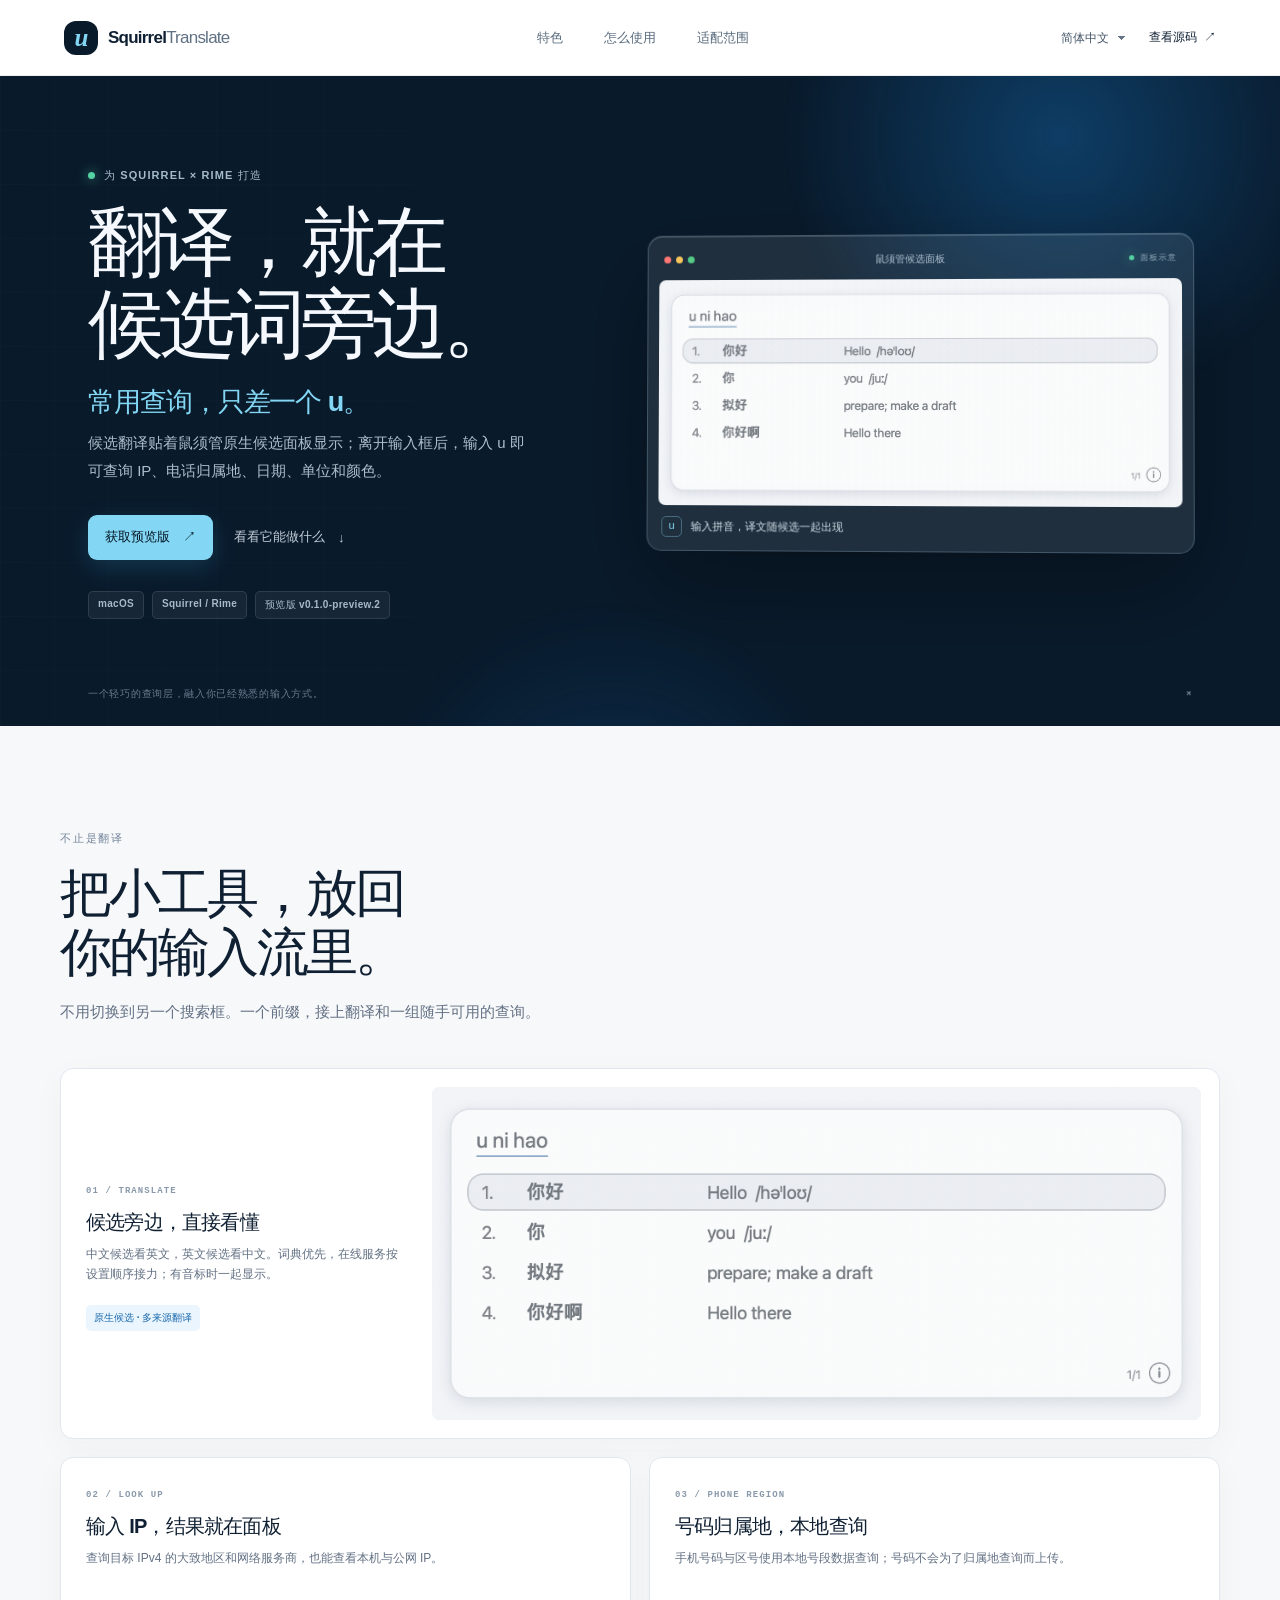
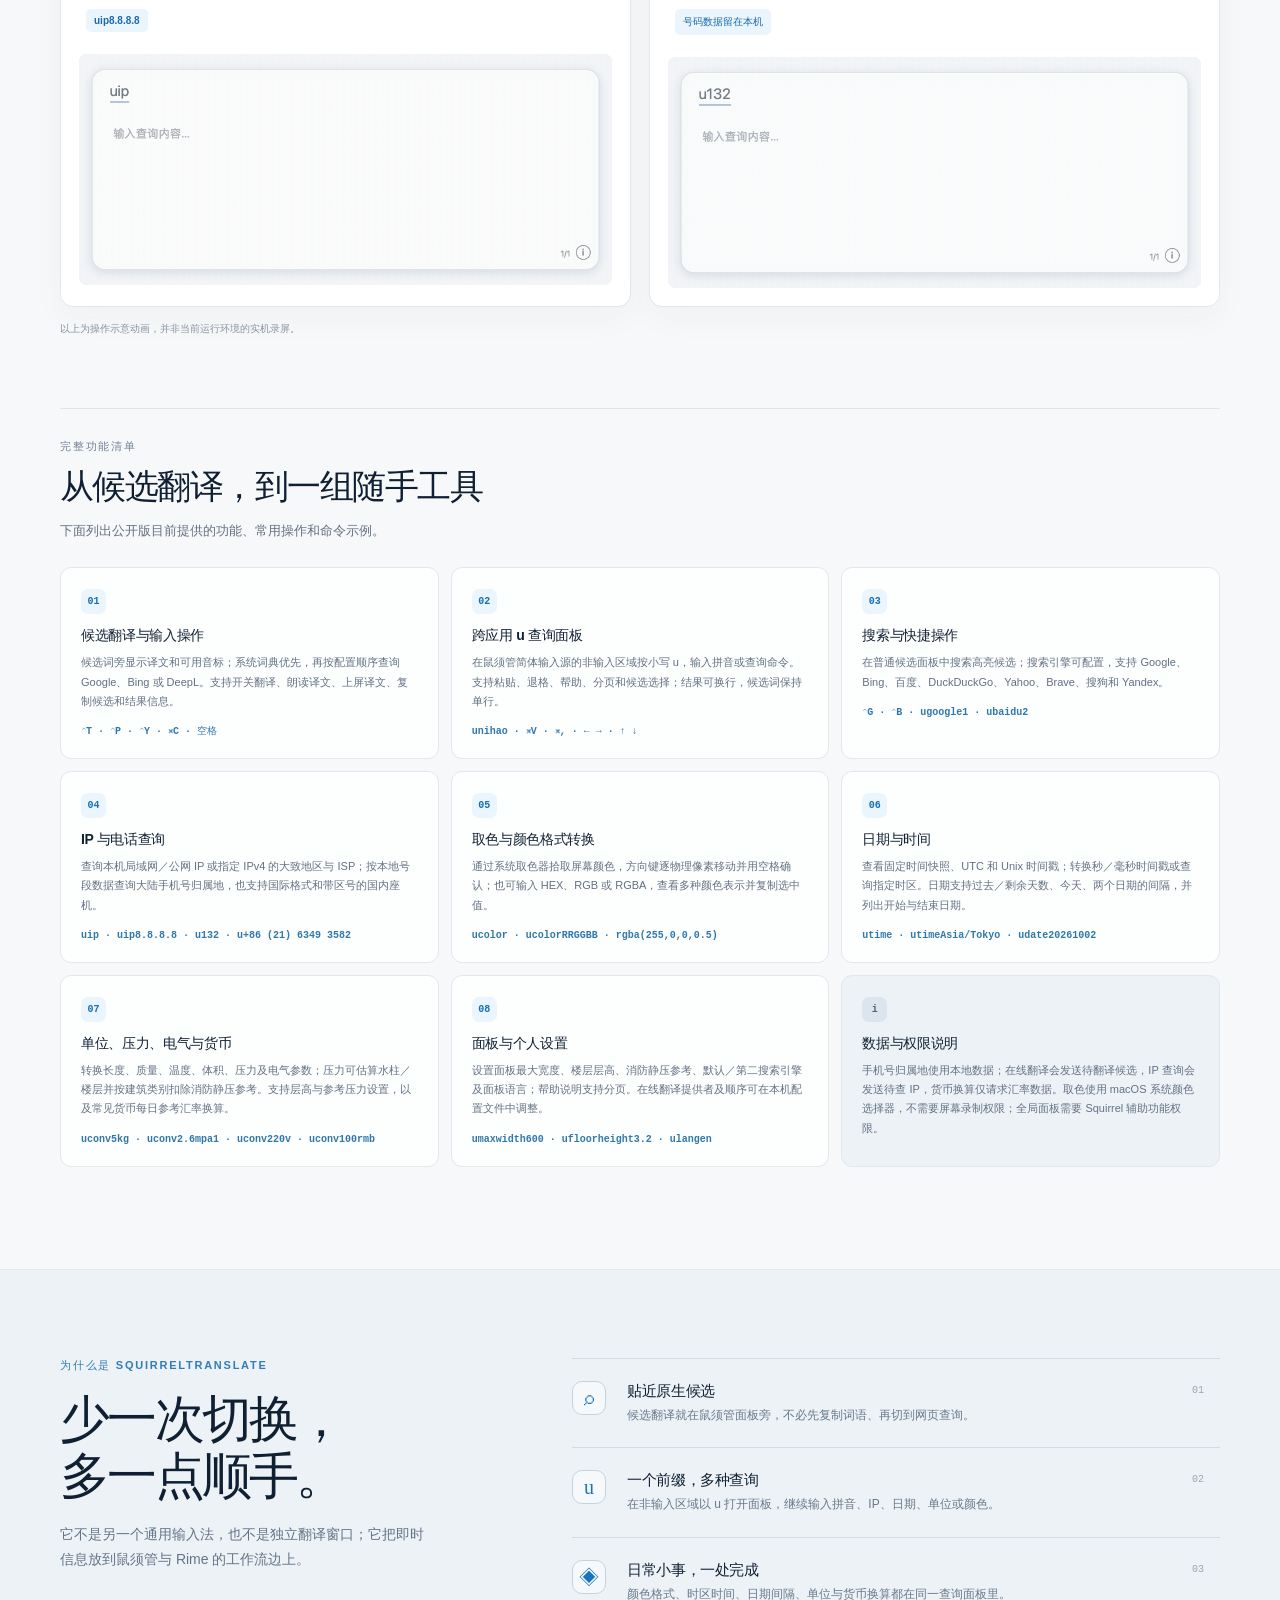
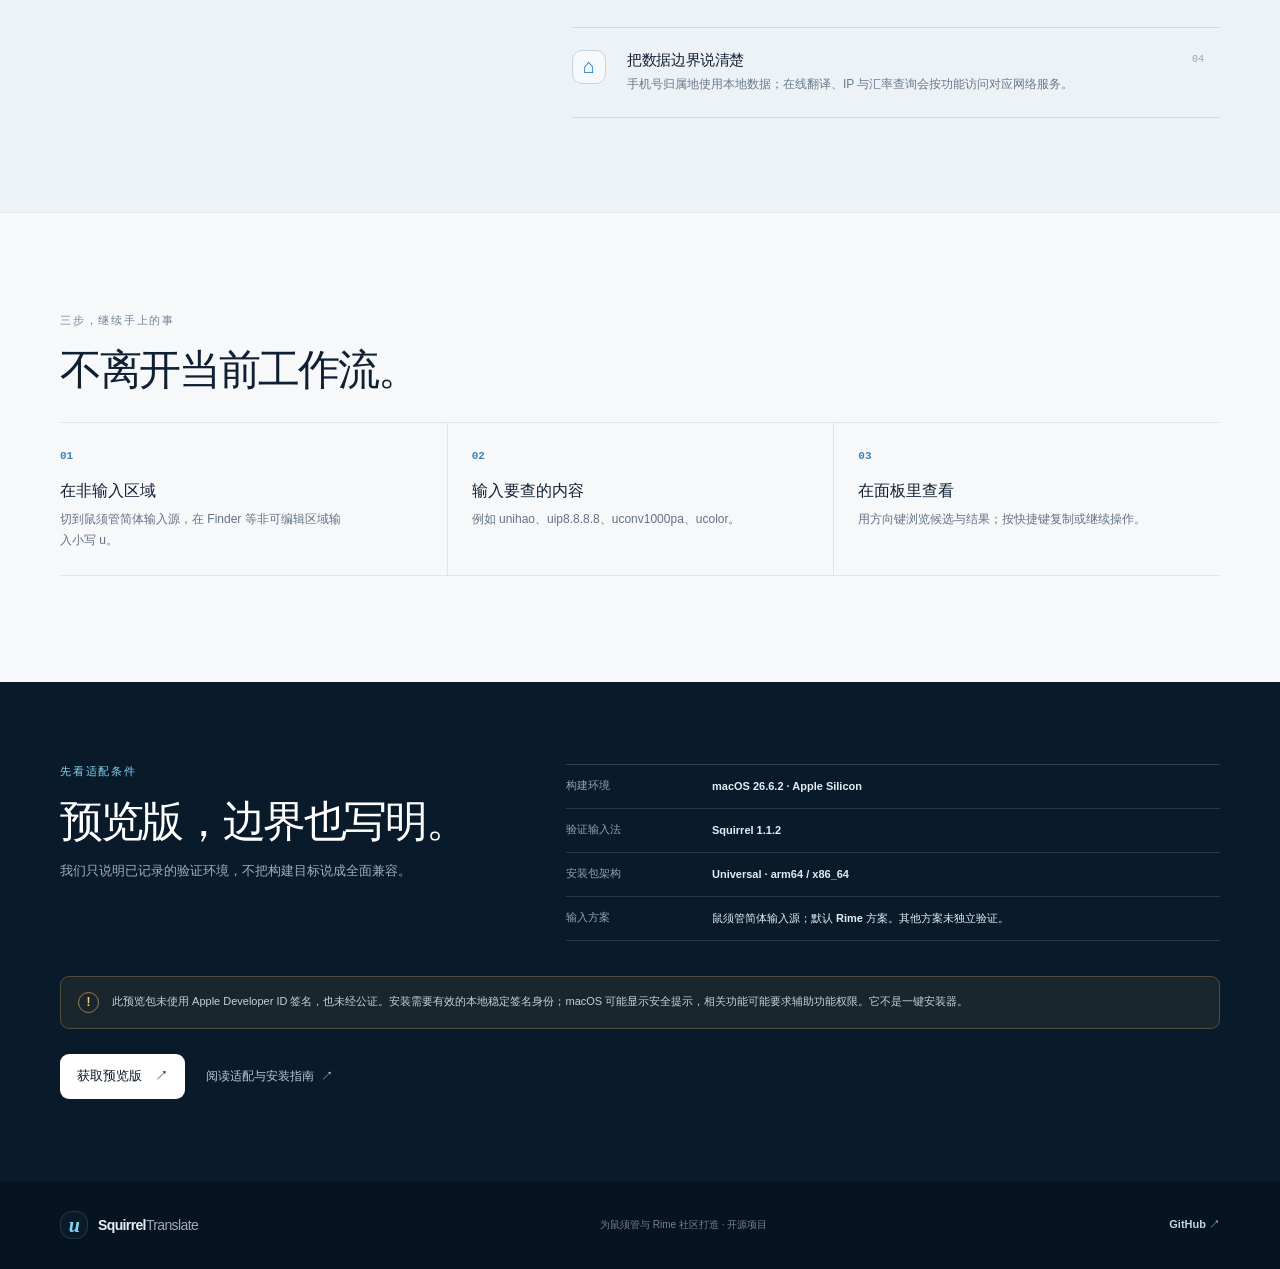
==== commit 24c5d6ab: "Remove unpublished news shortcut" ====
--- a/docs/index.html
+++ b/docs/index.html
@@ -97,7 +97,7 @@
         <div class="catalog-grid">
           <article class="catalog-card"><span class="catalog-index">01</span><h4 data-i18n="catalogTranslationTitle">候选翻译与输入操作</h4><p data-i18n="catalogTranslationCopy">候选词旁显示译文和可用音标；系统词典优先，再按配置顺序查询 Google、Bing 或 DeepL。支持开关翻译、朗读译文、上屏译文、复制候选和结果信息。</p><code>⌃T · ⌃P · ⌃Y · ⌘C · 空格</code></article>
           <article class="catalog-card"><span class="catalog-index">02</span><h4 data-i18n="catalogPanelTitle">跨应用 u 查询面板</h4><p data-i18n="catalogPanelCopy">在鼠须管简体输入源的非输入区域按小写 u，输入拼音或查询命令。支持粘贴、退格、帮助、分页和候选选择；结果可换行，候选词保持单行。</p><code>unihao · ⌘V · ⌘, · ← → · ↑ ↓</code></article>
-          <article class="catalog-card"><span class="catalog-index">03</span><h4 data-i18n="catalogSearchTitle">搜索与快捷操作</h4><p data-i18n="catalogSearchCopy">在普通候选面板中搜索高亮候选、打开新闻扩展；搜索引擎可配置，支持 Google、Bing、百度、DuckDuckGo、Yahoo、Brave、搜狗和 Yandex。</p><code>⌃G · ⌃B · ⌃N · ugoogle1 · ubaidu2</code></article>
+          <article class="catalog-card"><span class="catalog-index">03</span><h4 data-i18n="catalogSearchTitle">搜索与快捷操作</h4><p data-i18n="catalogSearchCopy">在普通候选面板中搜索高亮候选；搜索引擎可配置，支持 Google、Bing、百度、DuckDuckGo、Yahoo、Brave、搜狗和 Yandex。</p><code>⌃G · ⌃B · ugoogle1 · ubaidu2</code></article>
           <article class="catalog-card"><span class="catalog-index">04</span><h4 data-i18n="catalogNetworkTitle">IP 与电话查询</h4><p data-i18n="catalogNetworkCopy">查询本机局域网／公网 IP 或指定 IPv4 的大致地区与 ISP；按本地号段数据查询大陆手机号归属地，也支持国际格式和带区号的国内座机。</p><code>uip · uip8.8.8.8 · u132 · u+86 (21) 6349 3582</code></article>
           <article class="catalog-card"><span class="catalog-index">05</span><h4 data-i18n="catalogColorTitle">取色与颜色格式转换</h4><p data-i18n="catalogColorCopy">通过系统取色器拾取屏幕颜色，方向键逐物理像素移动并用空格确认；也可输入 HEX、RGB 或 RGBA，查看多种颜色表示并复制选中值。</p><code>ucolor · ucolorRRGGBB · rgba(255,0,0,0.5)</code></article>
           <article class="catalog-card"><span class="catalog-index">06</span><h4 data-i18n="catalogDateTitle">日期与时间</h4><p data-i18n="catalogDateCopy">查看固定时间快照、UTC 和 Unix 时间戳；转换秒／毫秒时间戳或查询指定时区。日期支持过去／剩余天数、今天、两个日期的间隔，并列出开始与结束日期。</p><code>utime · utimeAsia/Tokyo · udate20261002</code></article>
